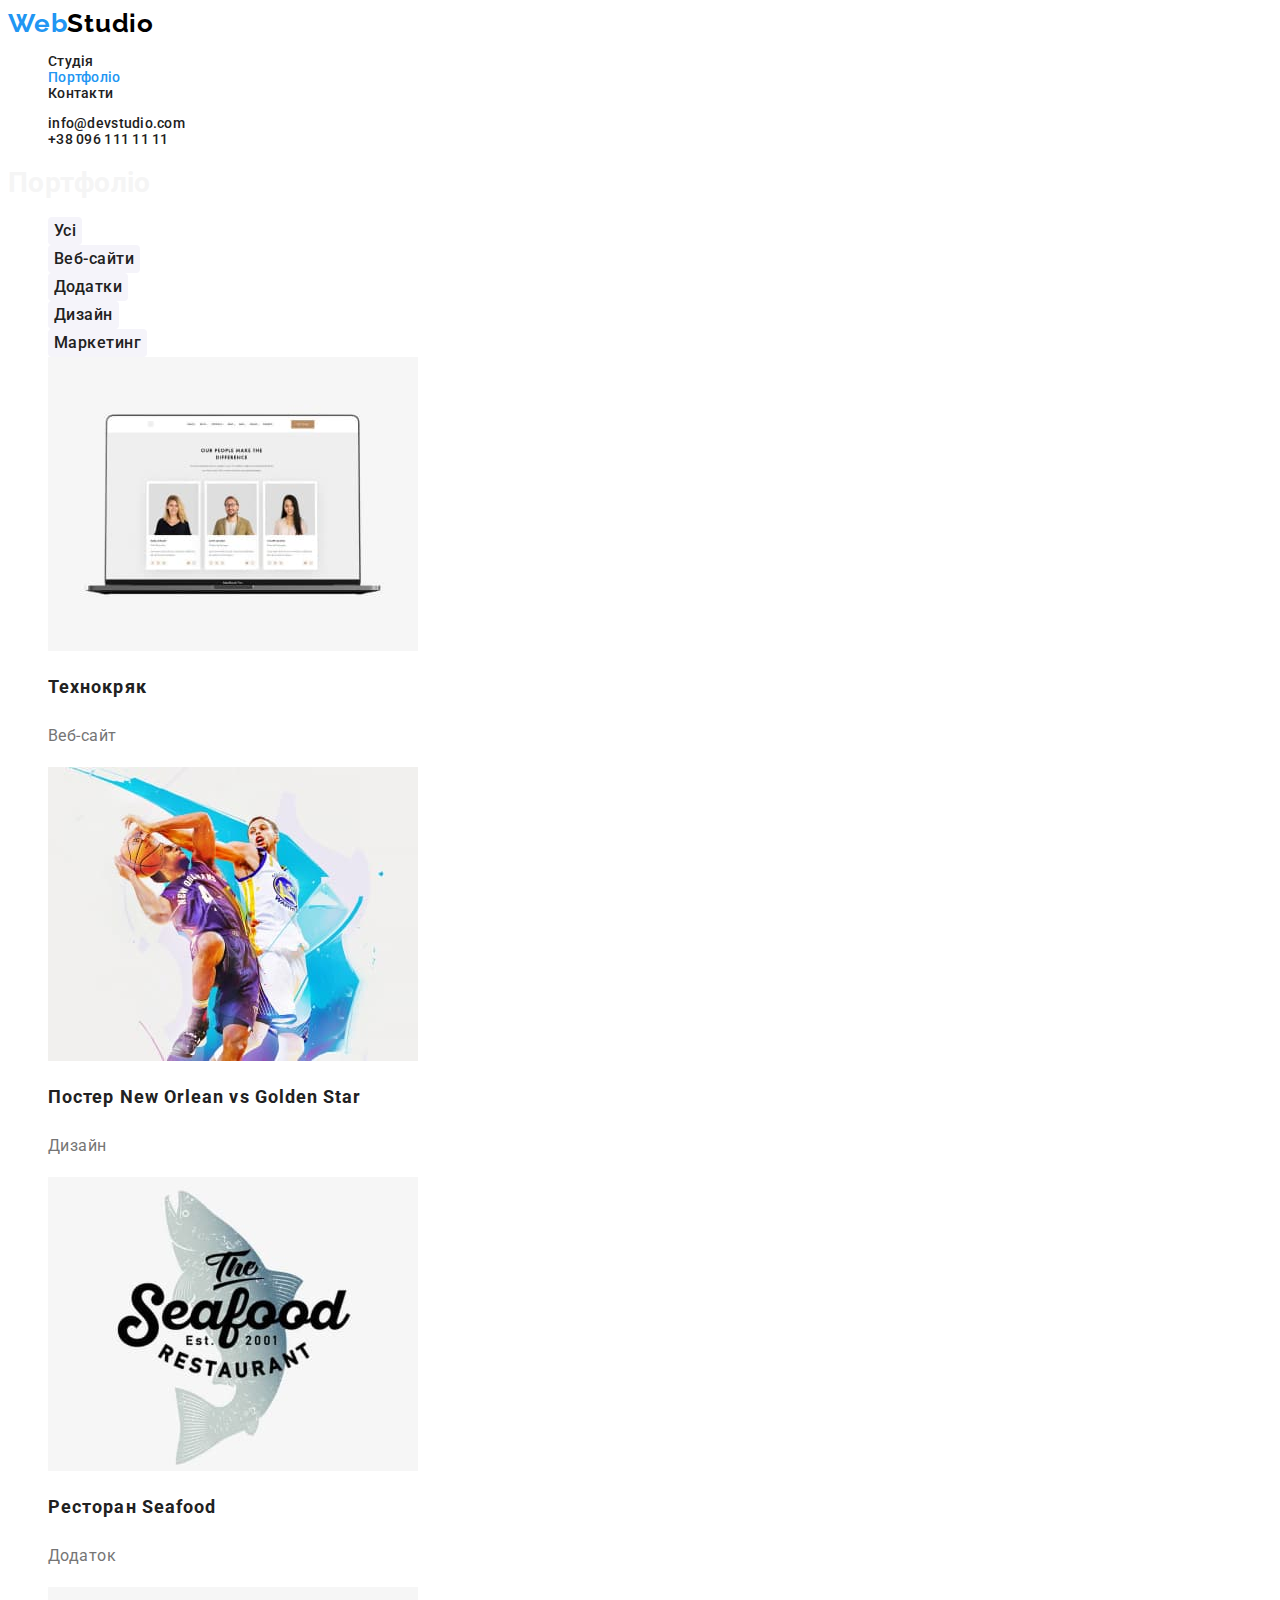
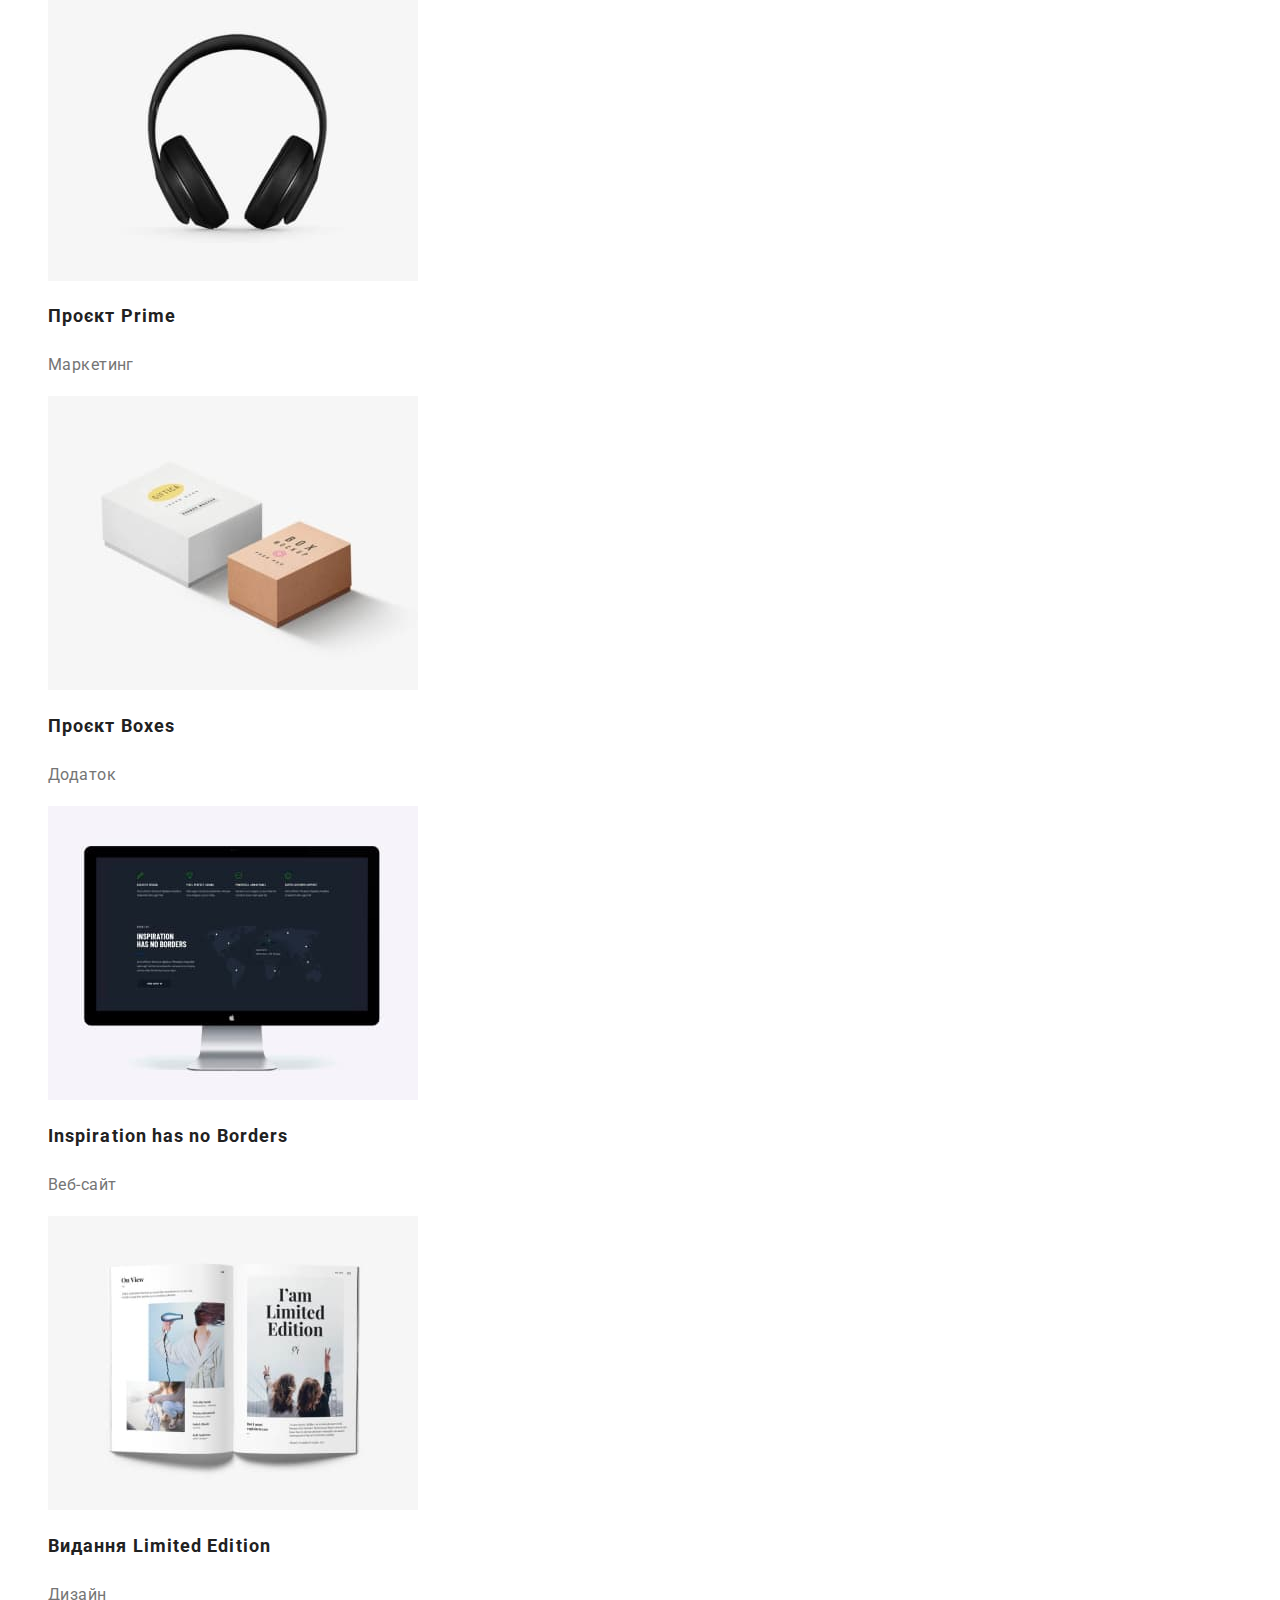
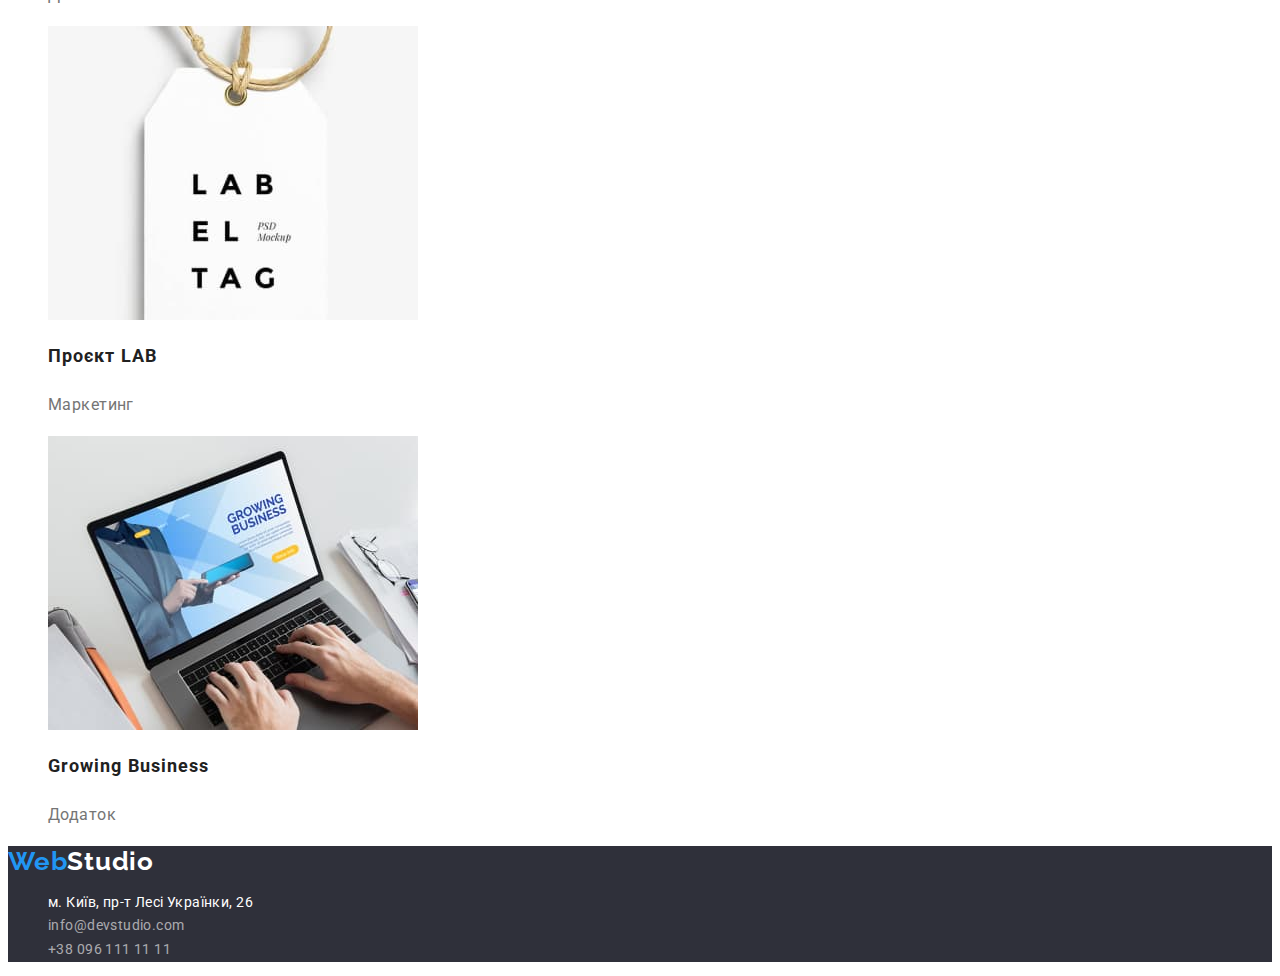
==== portfolio.html @ 5a76cb88 "css-styles-on" ====
<!DOCTYPE html>
<html lang="uk">
    <head>
    <meta charset="UTF-8">
    <meta http-equiv="X-UA-Compatible" content="IE=edge">
    <meta name="viewport" content="width=device-width, initial-scale=1.0">
    <title>Портфоліо</title>
    <link rel="preconnect" href="https://fonts.googleapis.com">
    <link rel="preconnect" href="https://fonts.gstatic.com" crossorigin>
    <link href="https://fonts.googleapis.com/css2?family=Raleway:wght@700&family=Roboto:wght@400;500;700;900&display=swap" rel="stylesheet">
    <link rel="stylesheet" href="./css/styles.css">
    </head>

    <body>
        <!--Шапка сайта-->
        <header class="header">
            <nav>
                <a href="#" class="web-nav header-logo-links"> <span class="logo-nav header-logo-links">Web</span>Studio</a>
                <ul class="list header-nav">
                    <li><a class="header-nav-link" href="./index.html">Студія</a></li>
                    <li><a class="header-nav-link current" href="">Портфоліо</a></li>
                    <li><a class="header-nav-link" href="">Контакти</a></li>
                </ul>
            </nav>
            <ul class="list">
                <li><a class="header-contact" href="mailto:info@devstudio.com">info@devstudio.com</a></li>
                <li><a class="header-contact" href="tel:+380961111111">+38 096 111 11 11</a></li>
            </ul>
        </header>
        <!--Основной блок - Герой-->
        <main>
            <section>
                <h1 class="portfolio-hide">Портфоліо</h1>
                <ul class="list">
                    <li>
                        <button class="portfolio-button" type="button">Усі</button>
                    </li>
                    <li>
                        <button class="portfolio-button" type="button">Веб-сайти</button>
                    </li>
                    <li>
                        <button class="portfolio-button" type="button">Додатки</button>
                    </li>
                    <li>
                        <button class="portfolio-button" type="button">Дизайн</button>
                    </li>
                    <li>
                        <button class="portfolio-button" type="button">Маркетинг</button>
                    <li>
                        <a class="portfolio-image-link" href="#">
                            <img src="./images/img-001-technokryak.jpg" alt="Ноутбук" width="370" height="294">
                            <h2 class="portfolio-image-title">Технокряк</h2>
                            <p class="portfolio-image-subtitle">Веб-сайт</p>
                        </a>
                    </li>
                    <li><a class="portfolio-image-link" href="#">
                            <img src="./images/img-002-new-orlean-golden-star.jpg" alt="Баскетболісти" width="370" height="294">
                            <h2 class="portfolio-image-title">Постер New Orlean vs Golden Star</h2>
                            <p class="portfolio-image-subtitle">Дизайн</p>
                        </a>
                    </li>
                    <li><a class="portfolio-image-link" href="#">
                            <img src="./images/img-003-seafood.jpg" alt="Логотип ресторана Seafood" width="370" height="294">
                            <h2 class="portfolio-image-title">Ресторан Seafood</h2>
                            <p class="portfolio-image-subtitle">Додаток</p>
                        </a>
                    </li>
                    <li><a class="portfolio-image-link" href="#">
                            <img src="./images/img-004-prime.jpg" alt="Навушники" width="370" height="294">
                            <h2 class="portfolio-image-title">Проєкт Prime</h2>
                            <p class="portfolio-image-subtitle">Маркетинг</p>
                        </a>
                    </li>
                    <li><a class="portfolio-image-link" href="#">
                            <img src="./images/img-005-boxes.jpg" alt="Коробочки подарочні" width="370" height="294">
                            <h2 class="portfolio-image-title">Проєкт Boxes</h2>
                            <p class="portfolio-image-subtitle">Додаток</p>
                        </a>
                    </li>
                    <li><a class="portfolio-image-link" href="#">
                            <img src="./images/img-006-inspiration-has-no-borders.jpg" alt="Монітор" width="370" height="294">
                            <h2 class="portfolio-image-title">Inspiration has no Borders</h2>
                            <p class="portfolio-image-subtitle">Веб-сайт</p>
                        </a>
                    </li>
                    <li><a class="portfolio-image-link" href="#">
                            <img src="./images/img-007-limited-edition.jpg" alt="Книга" width="370" height="294">
                            <h2 class="portfolio-image-title">Видання Limited Edition</h2>
                            <p class="portfolio-image-subtitle">Дизайн</p>
                        </a>
                    </li>
                    <li><a class="portfolio-image-link" href="#">
                            <img src="./images//img-008-lab.jpg" alt="Бірка з одягу" width="370" height="294">
                            <h2 class="portfolio-image-title">Проєкт LAB</h2>
                            <p class="portfolio-image-subtitle">Маркетинг</p>
                        </a>
                    </li>
                    <li><a class="portfolio-image-link" href="#">
                            <img src="./images/img-009-growing-busines.jpg" alt="Робота за ноутбуком" width="370" height="294">
                            <h2 class="portfolio-image-title">Growing Business</h2>
                            <p class="portfolio-image-subtitle">Додаток</p>
                        </a>
                    </li>
                </ul>
            </section>
        </main>
        <!--Футер-->
        <footer class="footer">
            <a href="#" class="logo footer-links"> <span class="web footer-links">Web</span>Studio</a>
            <address>
                <ul class="list address">
                    <li><a class="footer-adress footer-links" href="м.Київ,пр-тЛесіУкраїнки,26">м. Київ, пр-т Лесі
                            Українки, 26</a></li>
                    <li><a class="footer-contacts footer-links" href="mailto:info@devstudio.com">info@devstudio.com</a></li>
                    <li><a class="footer-contacts footer-links" href="tel:+380961111111">+38 096 111 11 11</a></li>
                </ul>
            </address>
        </footer>
    </body>

</html>
---- css/styles.css ----
/* фон хедера #FFFFFF; */

/* цвет логотипа #000000 */

/* блог герой, фон футера #2F303A*/

/* основной фон,  #F5F5F5 */

/* цвет заголовков #212121 */

/* основной текcт, подзаголовки #757575 */

/* голубой текст, фоны кнопок #2196F3 */

/* цвет кнопки Героя по "ховеру" #188CE8*/

/* фон кнопок Портфолио #F5F4FA */

:root {
    --header-background-color: #FFFFFF;
    --first-title-color: #212121;
    --second-title-color: #757575;
    --hero-footer-color: #2F303A;
    --background-color: #F5F5F5;
    --logo-color: #000000;
    --blue-text-backgrounds: #2196F3;
    --second-btn-color: #F5F4FA;
    --hover-btn-color: #188CE8;
}

body {
    font-family: 'Roboto', sans-serif;
    color: var(--background-color);
    font-size: 14px;
    letter-spacing: 0.03em;
}

/*---------------site nav-----------------*/


.logo-nav {
    color: var(--blue-text-backgrounds);
    font-family: 'Raleway';
    font-style: normal;
    font-weight: 700;
    font-size: 26px;
    line-height: 1.19;
    letter-spacing: 0.03em;
}

.web-nav {
    color: var(--logo-color);
    font-family: 'Raleway';
    font-style: normal;
    font-weight: 700;
    font-size: 26px;
    line-height: 1.19;
    letter-spacing: 0.03em;
}

.header-logo-links {
    text-decoration: none;
}

.list {
    list-style: none;
}

.header-nav {
    list-style: none;
}

.header-nav-link {
    font-weight: 500;
    font-size: 14px;
    line-height: 1.1428;
    letter-spacing: 0.02em;
    color: var(--first-title-color);
    text-decoration: none;
}

.header-nav-link:hover,
.header-nav-link:focus {
    color: var(--blue-text-backgrounds);
}

.header-nav .header-nav-link.current {
    color: var(--blue-text-backgrounds);
}

.header-contact {
    font-weight: 500;
    font-size: 14px;
    line-height: 1.1428;
    letter-spacing: 0.02em;
    color: var(--first-title-color);
    text-decoration: none;
}

.header-contact:hover,
.header-contact:focus {
    color: var(--blue-text-backgrounds);
}

/* --------------Hero------------ */

.main {
    background-color: var(--hero-footer-color);
}

.hero-title {
    font-weight: 900;
    font-size: 44px;
    line-height: 1.3636;
    letter-spacing: 0.06em;
    text-transform: uppercase;
    color: var(--header-background-color);
}

/*------------Button-------------------*/

.hero-button {
    font-family: inherit;
    font-weight: 700;
    font-size: 16px;
    line-height: 1.875;
    letter-spacing: 0.06em;
    color: var(--header-background-color);
    border: none;
    background: var(--blue-text-backgrounds);
    box-shadow: 0px 4px 4px rgba(0, 0, 0, 0.15);
    border-radius: 4px;
    cursor: pointer;
}

.hero-button:hover,
.hero-button:focus {
    color: var(--hover-btn-color);
}

.hero-uptitle {
    font-weight: 700;
    font-size: 14px;
    line-height: 1.1428;
    letter-spacing: 0.03em;
    text-transform: uppercase;
    color: var(--first-title-color);
}

.hero-subtitle {
    font-size: 14px;
    line-height: 1.7142;
    letter-spacing: 0.03em;
    color: var(--second-title-color);
}

.body-title {
    font-weight: 700;
    font-size: 36px;
    line-height: 1.666;
    color: var(--first-title-color);
}

/*--------------Команда------------*/

.image-title {
    font-weight: 500;
    font-size: 16px;
    line-height: 1.1875;
    color: var(--first-title-color);
}

.image-subtitle {
    font-size: 16px;
    line-height: 1.1875;
    color: var(--second-title-color);
}

/*----------------Footer-------------*/

.footer {
    background-color: var(--hero-footer-color);
}

.address {
    font-style: normal;
}

.footer-contacts:hover,
.footer-contacts:focus {
    color: var(--blue-text-backgrounds);
}

.footer-adress:hover,
.footer-adress:focus {
    color: var(--blue-text-backgrounds);
}

.footer-adress {
    font-size: 14px;
    line-height: 1.71;
    letter-spacing: 0.03em;
    color: var(--header-background-color);
}

.footer-contacts {
    font-size: 14px;
    line-height: 1.71;
    color: rgba(255, 255, 255, 0.6);
}

.logo {
    color: var(--header-background-color);
    font-family: 'Raleway';
    font-style: normal;
    font-weight: 700;
    font-size: 26px;
    line-height: 1.19;
    letter-spacing: 0.03em;
}

.web {
    color: var(--blue-text-backgrounds);
    font-family: 'Raleway';
    font-style: normal;
    font-weight: 700;
    font-size: 26px;
    line-height: 1.19;
    letter-spacing: 0.03em;
}

.footer-links {
    text-decoration: none;
}

/*-----------Portfolio Hero------------*/

.portfolio-hide {
    

}

/*-----------Portfolio Button------------*/

.portfolio-button {
    font-weight: 500;
    font-size: 16px;
    line-height: 1.62;
    letter-spacing: 0.03em;
    color: var(--first-title-color);
    border: none;
    background: var(--second-btn-color);
    border-radius: 4px;
    cursor: pointer;
    font-family: inherit;
}

.portfolio-button:hover,
.portfolio-button:focus {
    color: var(--header-background-color);
    background-color: var(--blue-text-backgrounds);
}

/*--------------Portfolio Main------------*/

.portfolio-image {}

.portfolio-image-link {
    text-decoration: none;
}

.portfolio-image-title {
    font-weight: 700;
    font-size: 18px;
    line-height: 2;
    color: var(--first-title-color);
    letter-spacing: 0.06em;
}

.portfolio-image-subtitle {
    font-weight: 400;
    font-size: 16px;
    line-height: 1.87;
    color: var(--second-title-color);
}
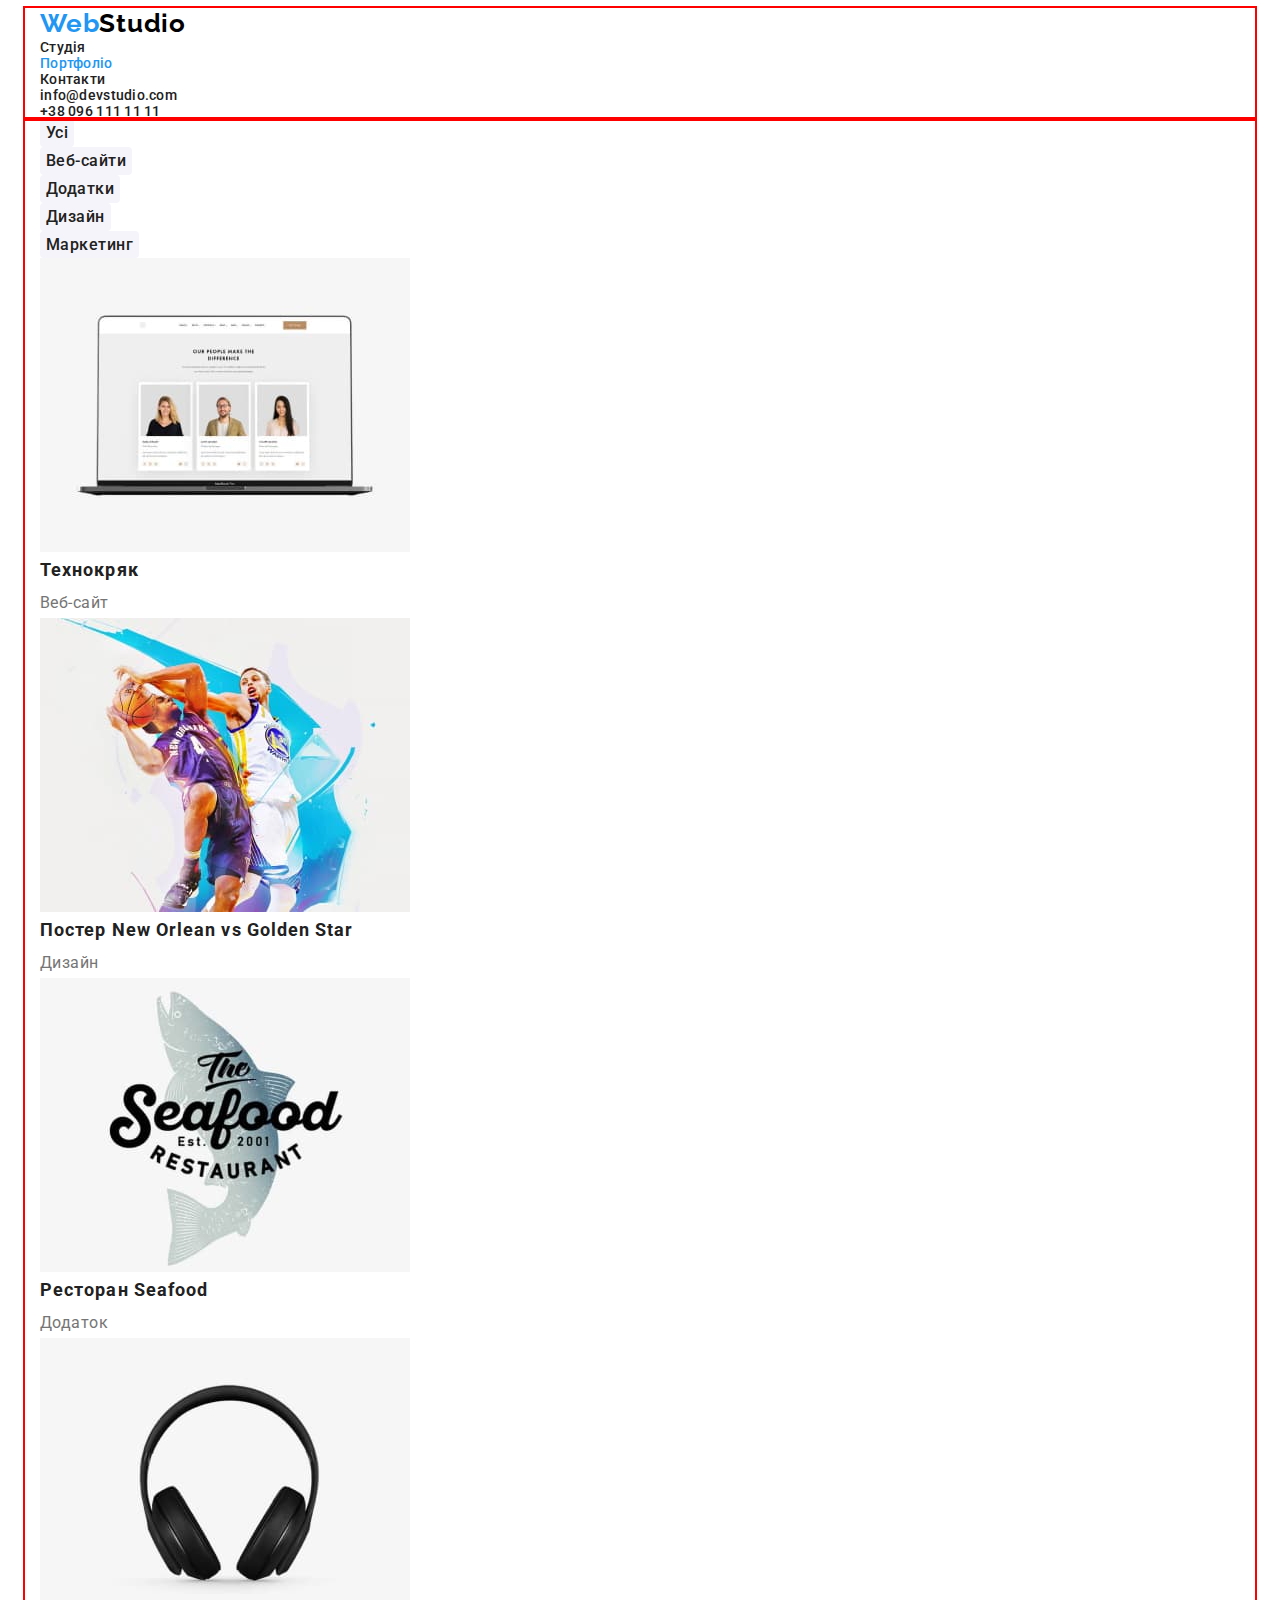
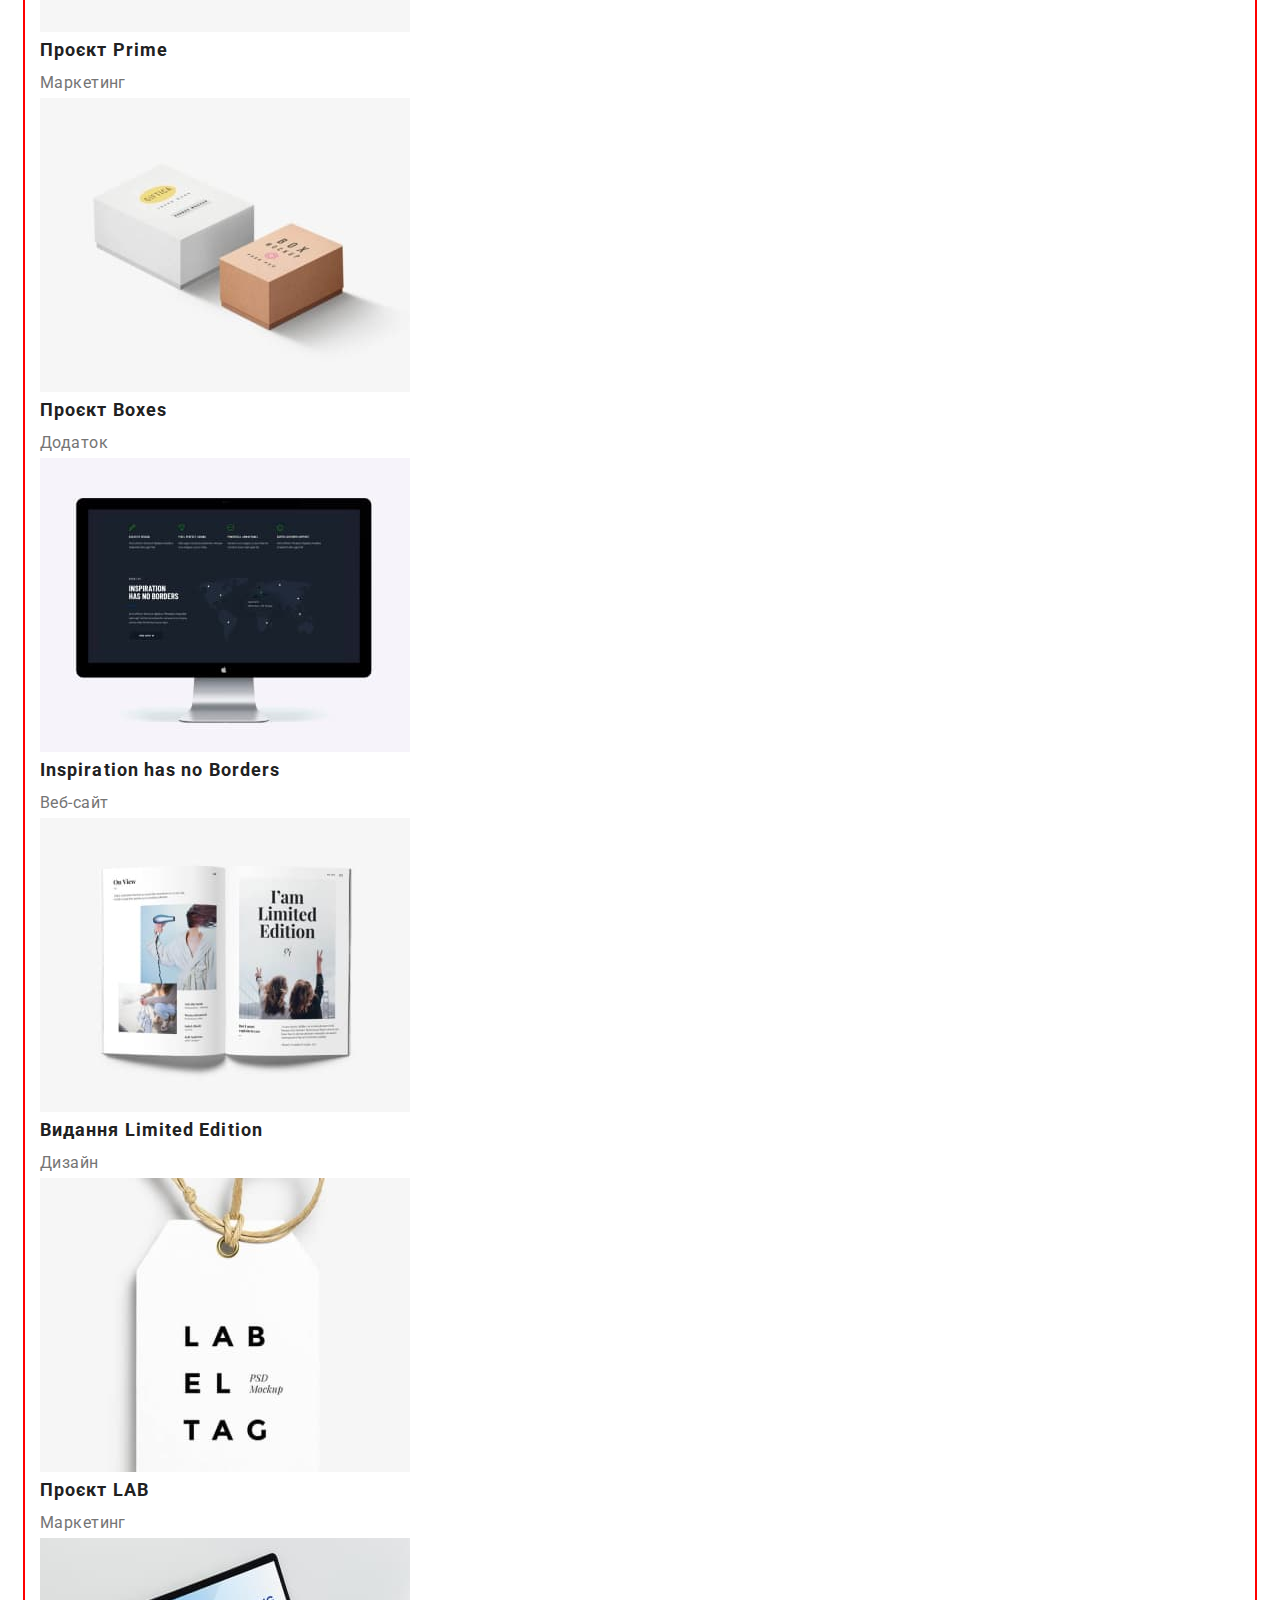
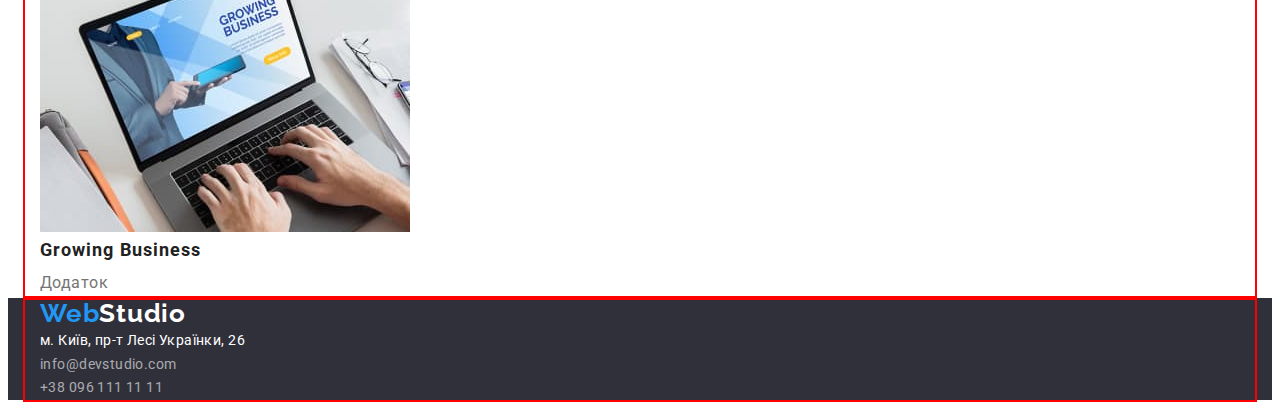
==== commit ea8c2f9e: "html-css-container-all" ====
--- a/portfolio.html
+++ b/portfolio.html
@@ -14,107 +14,116 @@
     <body>
         <!--Шапка сайта-->
         <header class="header">
-            <nav>
-                <a href="#" class="web-nav header-logo-links"> <span class="logo-nav header-logo-links">Web</span>Studio</a>
-                <ul class="list header-nav">
-                    <li><a class="header-nav-link" href="./index.html">Студія</a></li>
-                    <li><a class="header-nav-link current" href="">Портфоліо</a></li>
-                    <li><a class="header-nav-link" href="">Контакти</a></li>
+            <div class="container">
+                <nav>
+                    <a href="#" class="web-nav header-logo-links"> <span class="logo-nav header-logo-links">Web</span>Studio</a>
+                    <ul class="list header-nav">
+                        <li><a class="header-nav-link" href="./index.html">Студія</a></li>
+                        <li><a class="header-nav-link current" href="">Портфоліо</a></li>
+                        <li><a class="header-nav-link" href="">Контакти</a></li>
+                    </ul>
+                </nav>
+                <ul class="list">
+                    <li><a class="header-contact" href="mailto:info@devstudio.com">info@devstudio.com</a></li>
+                    <li><a class="header-contact" href="tel:+380961111111">+38 096 111 11 11</a></li>
                 </ul>
-            </nav>
-            <ul class="list">
-                <li><a class="header-contact" href="mailto:info@devstudio.com">info@devstudio.com</a></li>
-                <li><a class="header-contact" href="tel:+380961111111">+38 096 111 11 11</a></li>
-            </ul>
+            </div>
+            
         </header>
         <!--Основной блок - Герой-->
         <main>
-            <section>
-                <h1 class="portfolio-hide">Портфоліо</h1>
-                <ul class="list">
-                    <li>
-                        <button class="portfolio-button" type="button">Усі</button>
-                    </li>
-                    <li>
-                        <button class="portfolio-button" type="button">Веб-сайти</button>
-                    </li>
-                    <li>
-                        <button class="portfolio-button" type="button">Додатки</button>
-                    </li>
-                    <li>
-                        <button class="portfolio-button" type="button">Дизайн</button>
-                    </li>
-                    <li>
-                        <button class="portfolio-button" type="button">Маркетинг</button>
-                    <li>
-                        <a class="portfolio-image-link" href="#">
-                            <img src="./images/img-001-technokryak.jpg" alt="Ноутбук" width="370" height="294">
-                            <h2 class="portfolio-image-title">Технокряк</h2>
-                            <p class="portfolio-image-subtitle">Веб-сайт</p>
-                        </a>
-                    </li>
-                    <li><a class="portfolio-image-link" href="#">
-                            <img src="./images/img-002-new-orlean-golden-star.jpg" alt="Баскетболісти" width="370" height="294">
-                            <h2 class="portfolio-image-title">Постер New Orlean vs Golden Star</h2>
-                            <p class="portfolio-image-subtitle">Дизайн</p>
-                        </a>
-                    </li>
-                    <li><a class="portfolio-image-link" href="#">
-                            <img src="./images/img-003-seafood.jpg" alt="Логотип ресторана Seafood" width="370" height="294">
-                            <h2 class="portfolio-image-title">Ресторан Seafood</h2>
-                            <p class="portfolio-image-subtitle">Додаток</p>
-                        </a>
-                    </li>
-                    <li><a class="portfolio-image-link" href="#">
-                            <img src="./images/img-004-prime.jpg" alt="Навушники" width="370" height="294">
-                            <h2 class="portfolio-image-title">Проєкт Prime</h2>
-                            <p class="portfolio-image-subtitle">Маркетинг</p>
-                        </a>
-                    </li>
-                    <li><a class="portfolio-image-link" href="#">
-                            <img src="./images/img-005-boxes.jpg" alt="Коробочки подарочні" width="370" height="294">
-                            <h2 class="portfolio-image-title">Проєкт Boxes</h2>
-                            <p class="portfolio-image-subtitle">Додаток</p>
-                        </a>
-                    </li>
-                    <li><a class="portfolio-image-link" href="#">
-                            <img src="./images/img-006-inspiration-has-no-borders.jpg" alt="Монітор" width="370" height="294">
-                            <h2 class="portfolio-image-title">Inspiration has no Borders</h2>
-                            <p class="portfolio-image-subtitle">Веб-сайт</p>
-                        </a>
-                    </li>
-                    <li><a class="portfolio-image-link" href="#">
-                            <img src="./images/img-007-limited-edition.jpg" alt="Книга" width="370" height="294">
-                            <h2 class="portfolio-image-title">Видання Limited Edition</h2>
-                            <p class="portfolio-image-subtitle">Дизайн</p>
-                        </a>
-                    </li>
-                    <li><a class="portfolio-image-link" href="#">
-                            <img src="./images//img-008-lab.jpg" alt="Бірка з одягу" width="370" height="294">
-                            <h2 class="portfolio-image-title">Проєкт LAB</h2>
-                            <p class="portfolio-image-subtitle">Маркетинг</p>
-                        </a>
-                    </li>
-                    <li><a class="portfolio-image-link" href="#">
-                            <img src="./images/img-009-growing-busines.jpg" alt="Робота за ноутбуком" width="370" height="294">
-                            <h2 class="portfolio-image-title">Growing Business</h2>
-                            <p class="portfolio-image-subtitle">Додаток</p>
-                        </a>
-                    </li>
-                </ul>
-            </section>
+            <div class="container">
+                <section>
+                    <h1 class="visually-hidden">Портфоліо</h1>
+                    <ul class="list">
+                        <li>
+                            <button class="portfolio-button" type="button">Усі</button>
+                        </li>
+                        <li>
+                            <button class="portfolio-button" type="button">Веб-сайти</button>
+                        </li>
+                        <li>
+                            <button class="portfolio-button" type="button">Додатки</button>
+                        </li>
+                        <li>
+                            <button class="portfolio-button" type="button">Дизайн</button>
+                        </li>
+                        <li>
+                            <button class="portfolio-button" type="button">Маркетинг</button>
+                        <li>
+                            <a class="portfolio-image-link" href="#">
+                                <img src="./images/img-001-technokryak.jpg" alt="Ноутбук" width="370" height="294">
+                                <h2 class="portfolio-image-title">Технокряк</h2>
+                                <p class="portfolio-image-subtitle">Веб-сайт</p>
+                            </a>
+                        </li>
+                        <li><a class="portfolio-image-link" href="#">
+                                <img src="./images/img-002-new-orlean-golden-star.jpg" alt="Баскетболісти" width="370" height="294">
+                                <h2 class="portfolio-image-title">Постер New Orlean vs Golden Star</h2>
+                                <p class="portfolio-image-subtitle">Дизайн</p>
+                            </a>
+                        </li>
+                        <li><a class="portfolio-image-link" href="#">
+                                <img src="./images/img-003-seafood.jpg" alt="Логотип ресторана Seafood" width="370" height="294">
+                                <h2 class="portfolio-image-title">Ресторан Seafood</h2>
+                                <p class="portfolio-image-subtitle">Додаток</p>
+                            </a>
+                        </li>
+                        <li><a class="portfolio-image-link" href="#">
+                                <img src="./images/img-004-prime.jpg" alt="Навушники" width="370" height="294">
+                                <h2 class="portfolio-image-title">Проєкт Prime</h2>
+                                <p class="portfolio-image-subtitle">Маркетинг</p>
+                            </a>
+                        </li>
+                        <li><a class="portfolio-image-link" href="#">
+                                <img src="./images/img-005-boxes.jpg" alt="Коробочки подарочні" width="370" height="294">
+                                <h2 class="portfolio-image-title">Проєкт Boxes</h2>
+                                <p class="portfolio-image-subtitle">Додаток</p>
+                            </a>
+                        </li>
+                        <li><a class="portfolio-image-link" href="#">
+                                <img src="./images/img-006-inspiration-has-no-borders.jpg" alt="Монітор" width="370" height="294">
+                                <h2 class="portfolio-image-title">Inspiration has no Borders</h2>
+                                <p class="portfolio-image-subtitle">Веб-сайт</p>
+                            </a>
+                        </li>
+                        <li><a class="portfolio-image-link" href="#">
+                                <img src="./images/img-007-limited-edition.jpg" alt="Книга" width="370" height="294">
+                                <h2 class="portfolio-image-title">Видання Limited Edition</h2>
+                                <p class="portfolio-image-subtitle">Дизайн</p>
+                            </a>
+                        </li>
+                        <li><a class="portfolio-image-link" href="#">
+                                <img src="./images//img-008-lab.jpg" alt="Бірка з одягу" width="370" height="294">
+                                <h2 class="portfolio-image-title">Проєкт LAB</h2>
+                                <p class="portfolio-image-subtitle">Маркетинг</p>
+                            </a>
+                        </li>
+                        <li><a class="portfolio-image-link" href="#">
+                                <img src="./images/img-009-growing-busines.jpg" alt="Робота за ноутбуком" width="370" height="294">
+                                <h2 class="portfolio-image-title">Growing Business</h2>
+                                <p class="portfolio-image-subtitle">Додаток</p>
+                            </a>
+                        </li>
+                    </ul>
+                </section>
+            </div>
+            
         </main>
         <!--Футер-->
         <footer class="footer">
-            <a href="#" class="logo footer-links"> <span class="web footer-links">Web</span>Studio</a>
-            <address>
-                <ul class="list address">
-                    <li><a class="footer-adress footer-links" href="м.Київ,пр-тЛесіУкраїнки,26">м. Київ, пр-т Лесі
-                            Українки, 26</a></li>
-                    <li><a class="footer-contacts footer-links" href="mailto:info@devstudio.com">info@devstudio.com</a></li>
-                    <li><a class="footer-contacts footer-links" href="tel:+380961111111">+38 096 111 11 11</a></li>
-                </ul>
-            </address>
+            <div class="container">
+                <a href="#" class="logo footer-links"> <span class="web footer-links">Web</span>Studio</a>
+                <address>
+                    <ul class="list address">
+                        <li><a class="footer-adress footer-links" href="м.Київ,пр-тЛесіУкраїнки,26">м. Київ, пр-т Лесі
+                                Українки, 26</a></li>
+                        <li><a class="footer-contacts footer-links" href="mailto:info@devstudio.com">info@devstudio.com</a></li>
+                        <li><a class="footer-contacts footer-links" href="tel:+380961111111">+38 096 111 11 11</a></li>
+                    </ul>
+                </address>
+            </div>
+            
         </footer>
     </body>
 
--- a/css/styles.css
+++ b/css/styles.css
@@ -28,6 +28,26 @@
     --hover-btn-color: #188CE8;
 }
 
+h1,
+h2,
+h3,
+h4,
+h5,
+h6,
+p {
+    margin: 0;
+}
+
+img {
+    display: block;
+}
+
+ul {
+    list-style: none;
+    margin: 0;
+    padding: 0;
+}
+
 body {
     font-family: 'Roboto', sans-serif;
     color: var(--background-color);
@@ -35,8 +55,23 @@
     letter-spacing: 0.03em;
 }
 
+/*--------------page header--------------*/
+
+.page-header {
+    background-color: var(--header-background-color);
+}
+
+.container {
+    margin-left: auto;
+    margin-right: auto;
+    width: 1200px;
+    padding-left: 15px;
+    padding-right: 15px;
+    outline: 2px solid red;
+
+}
+
 /*---------------site nav-----------------*/
-
 
 .logo-nav {
     color: var(--blue-text-backgrounds);
@@ -63,6 +98,8 @@
 }
 
 .list {
+    padding: 0;
+    margin: 0;
     list-style: none;
 }
 
@@ -105,16 +142,25 @@
 /* --------------Hero------------ */
 
 .main {
+
     background-color: var(--hero-footer-color);
 }
 
+.section {
+    
+}
+
 .hero-title {
+    padding-top: 200px;
+    margin-top: 0;
+    margin-bottom: 30px;
     font-weight: 900;
     font-size: 44px;
     line-height: 1.3636;
     letter-spacing: 0.06em;
     text-transform: uppercase;
     color: var(--header-background-color);
+    text-align: center;
 }
 
 /*------------Button-------------------*/
@@ -131,6 +177,14 @@
     box-shadow: 0px 4px 4px rgba(0, 0, 0, 0.15);
     border-radius: 4px;
     cursor: pointer;
+    padding: 10px 32px;
+    display: inline-block;
+    min-width: 216px;
+    height: 50px;
+    text-align: center;
+    display: block;
+    margin: 0 auto;
+
 }
 
 .hero-button:hover,
@@ -138,32 +192,69 @@
     color: var(--hover-btn-color);
 }
 
-.hero-uptitle {
-    font-weight: 700;
-    font-size: 14px;
-    line-height: 1.1428;
-    letter-spacing: 0.03em;
-    text-transform: uppercase;
-    color: var(--first-title-color);
-}
-
-.hero-subtitle {
-    font-size: 14px;
-    line-height: 1.7142;
-    letter-spacing: 0.03em;
-    color: var(--second-title-color);
+.body-benefits {
+    padding-top: 94px;
+    padding-bottom: 94px;
 }
 
 .body-title {
+    margin-top: 0;
+    margin-bottom: 50px;
+
     font-weight: 700;
     font-size: 36px;
     line-height: 1.666;
     color: var(--first-title-color);
 }
 
+.visually-hidden {
+    position: absolute;
+    width: 1px;
+    height: 1px;
+    margin: -1px;
+    border: 0;
+    padding: 0;
+    white-space: nowrap;
+    clip-path: inset(100%);
+    clip: rect(0 0 0 0);
+    overflow: hidden;
+}
+
+.hero-uptitle {
+    margin-top: 0;
+    margin-bottom: 10px;
+    font-weight: 700;
+    font-size: 14px;
+    line-height: 1.1428;
+    letter-spacing: 0.03em;
+    text-transform: uppercase;
+    color: var(--first-title-color);
+}
+
+.hero-subtitle {
+    margin-top: 0;
+    margin-bottom: 0;
+
+    font-size: 14px;
+    line-height: 1.7142;
+    letter-spacing: 0.03em;
+    color: var(--second-title-color);
+}
+
+.body-activities {
+    
+}
+
 /*--------------Команда------------*/
 
+.body-employees {
+    padding-top: 94px;
+    padding-bottom: 94px;
+}
+
 .image-title {
+    margin-top: 30px;
+    margin-bottom: 10px;
     font-weight: 500;
     font-size: 16px;
     line-height: 1.1875;
@@ -171,6 +262,8 @@
 }
 
 .image-subtitle {
+    margin-top: 0;
+    margin-bottom: 0;
     font-size: 16px;
     line-height: 1.1875;
     color: var(--second-title-color);
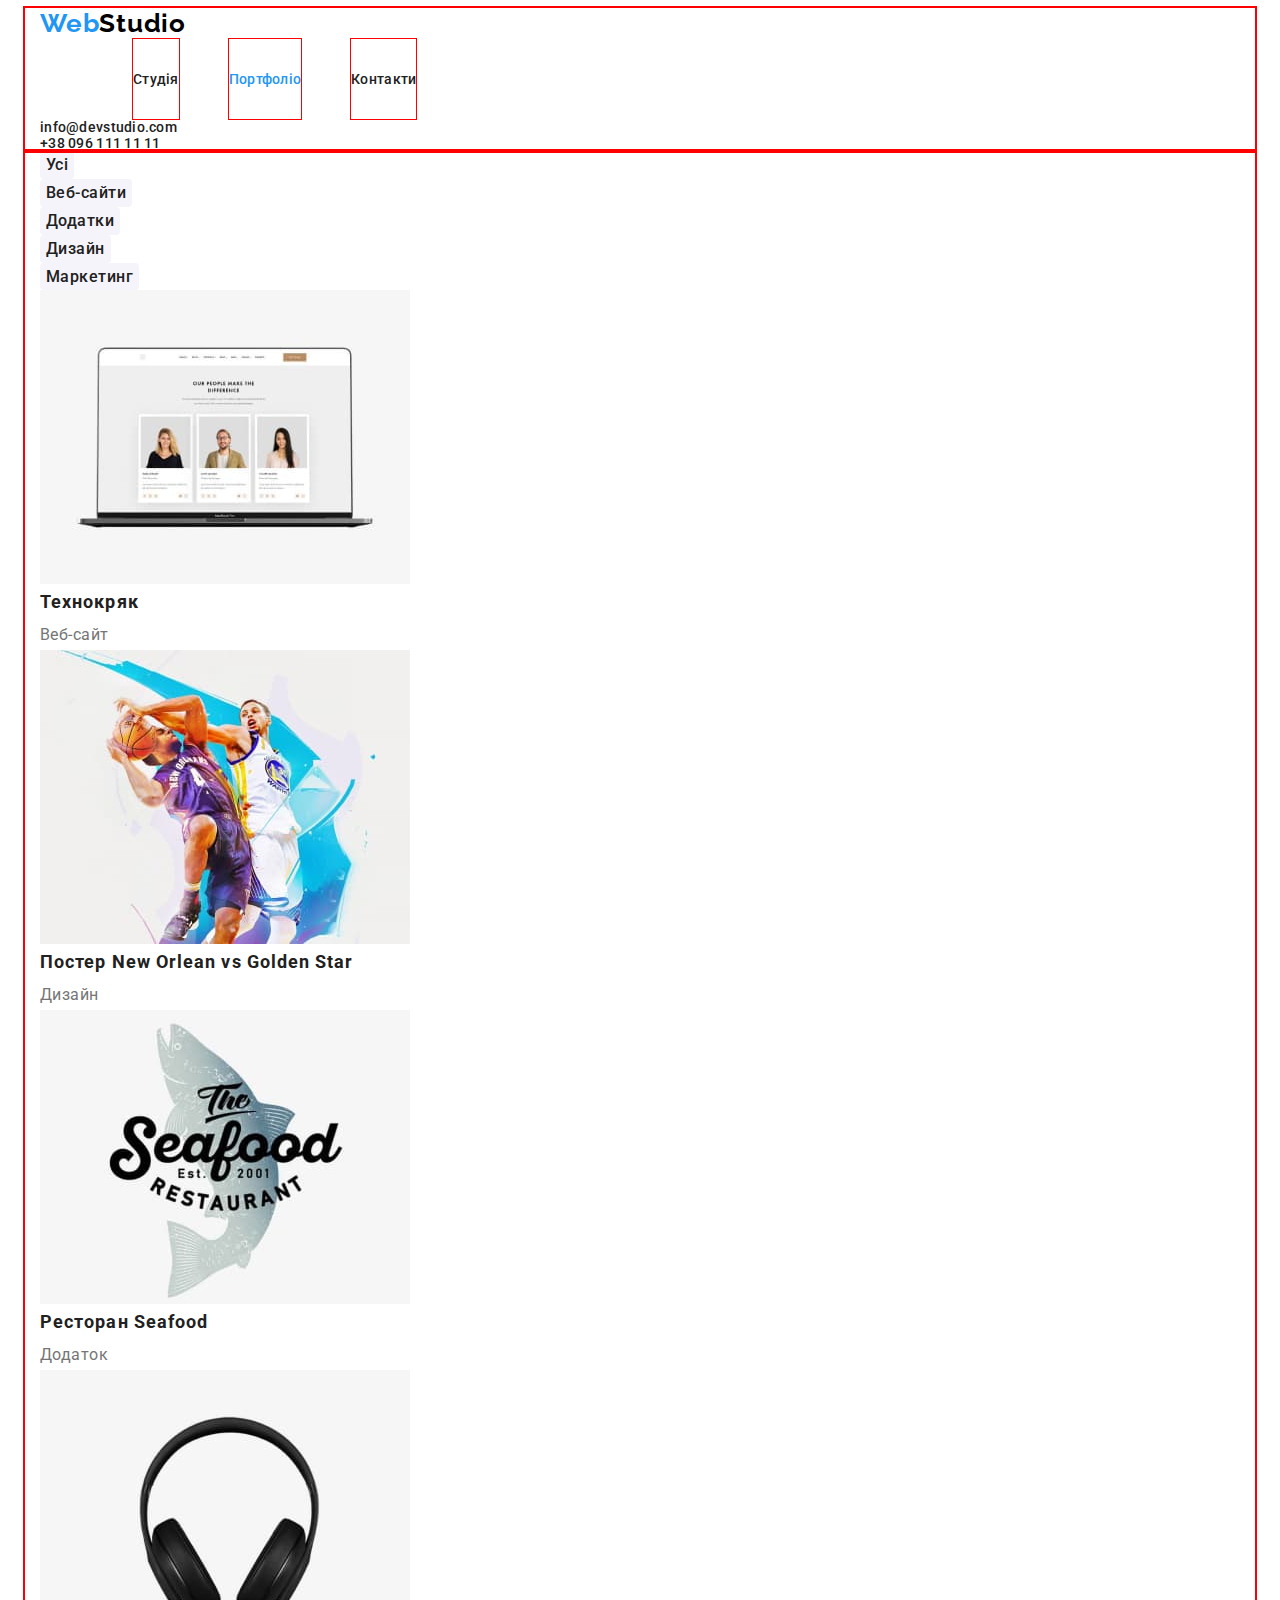
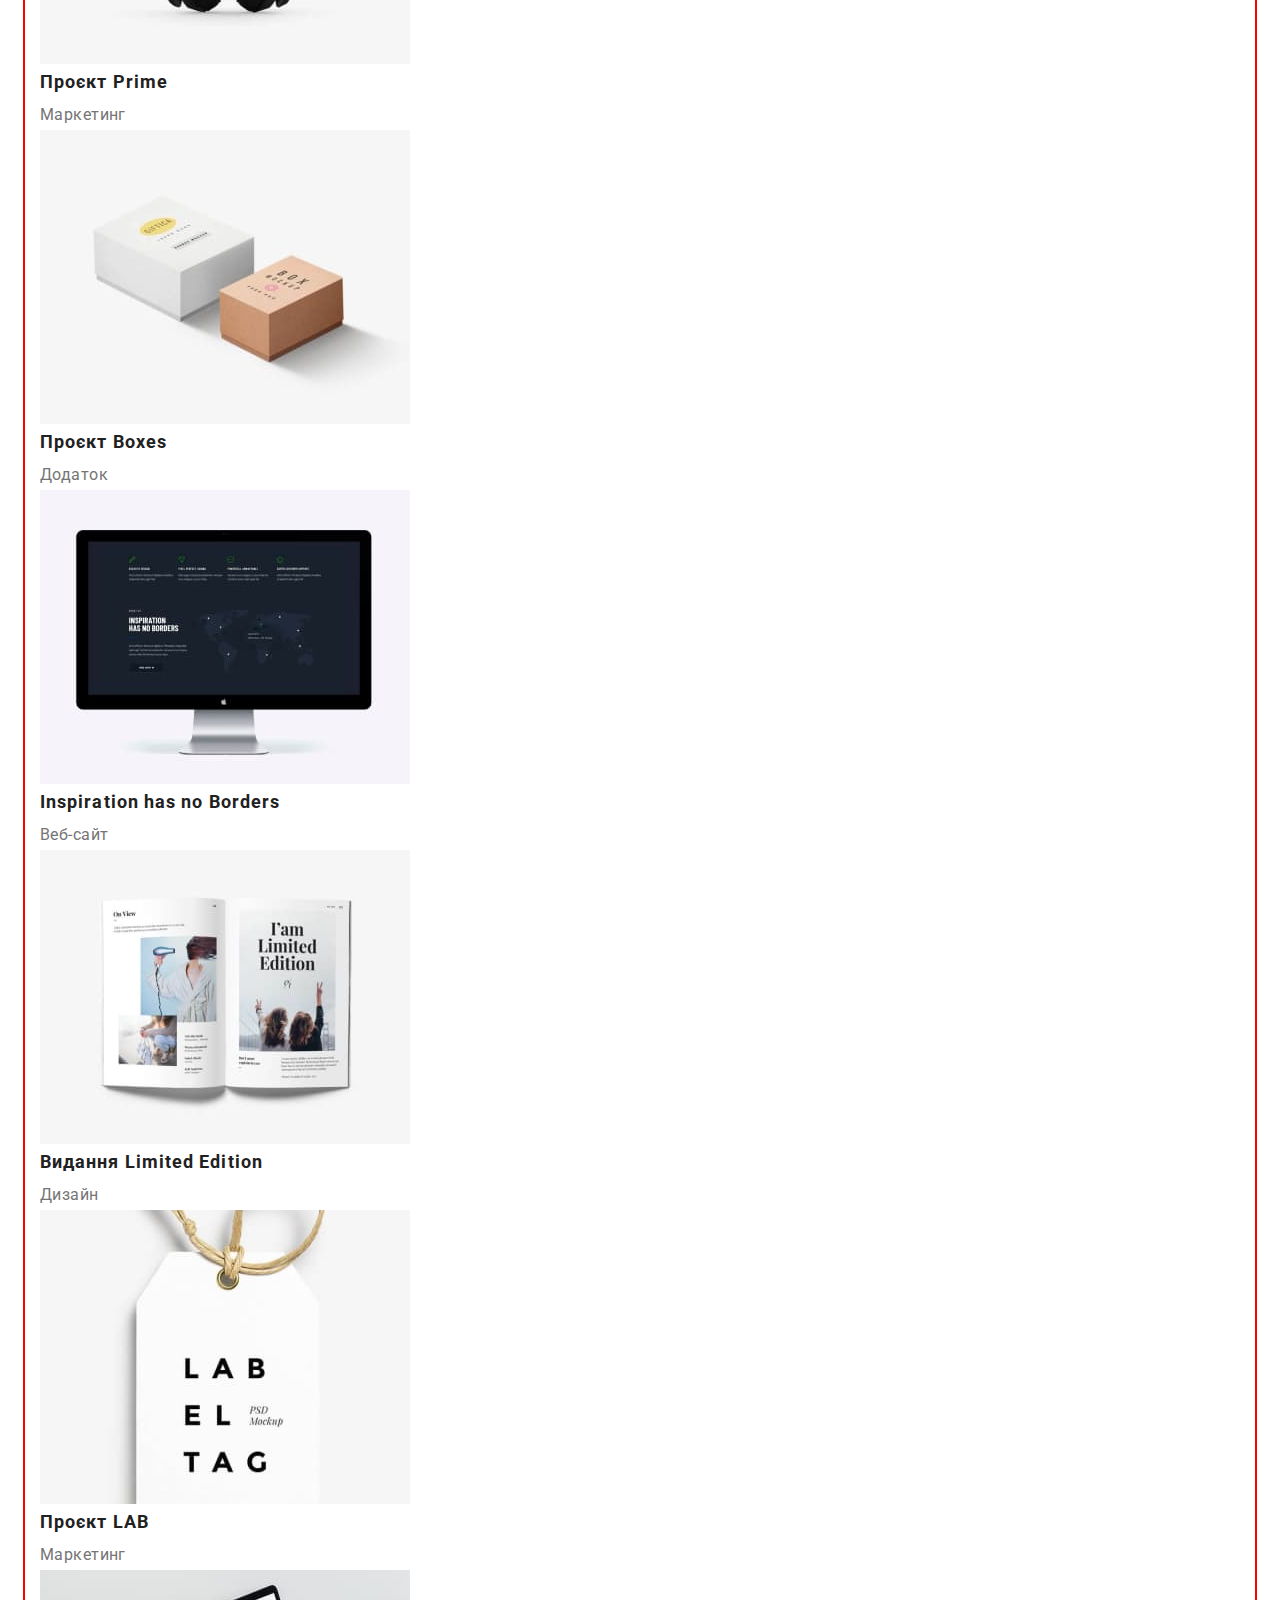
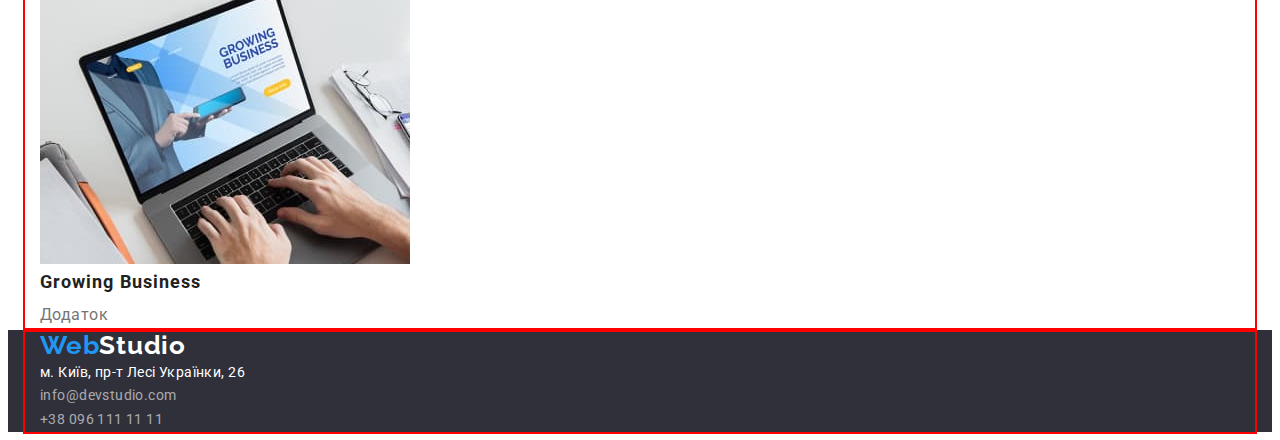
==== commit a99ad02e: "html-css-header 04-11-2022 16-00" ====
--- a/portfolio.html
+++ b/portfolio.html
@@ -18,9 +18,9 @@
                 <nav>
                     <a href="#" class="web-nav header-logo-links"> <span class="logo-nav header-logo-links">Web</span>Studio</a>
                     <ul class="list header-nav">
-                        <li><a class="header-nav-link" href="./index.html">Студія</a></li>
-                        <li><a class="header-nav-link current" href="">Портфоліо</a></li>
-                        <li><a class="header-nav-link" href="">Контакти</a></li>
+                        <li class="item"><a class="header-nav-link" href="./index.html">Студія</a></li>
+                        <li class="item"><a class="header-nav-link current" href="">Портфоліо</a></li>
+                        <li class="item"><a class="header-nav-link" href="">Контакти</a></li>
                     </ul>
                 </nav>
                 <ul class="list">
--- a/css/styles.css
+++ b/css/styles.css
@@ -55,6 +55,15 @@
     letter-spacing: 0.03em;
 }
 
+/*--------------Утилиты-----------------*/
+
+.list {
+    padding: 0;
+    margin: 0;
+    list-style: none;
+}
+
+
 /*--------------page header--------------*/
 
 .page-header {
@@ -68,7 +77,11 @@
     padding-left: 15px;
     padding-right: 15px;
     outline: 2px solid red;
-
+}
+
+.main-nav {
+    display: flex;
+    align-items: center;
 }
 
 /*---------------site nav-----------------*/
@@ -97,17 +110,29 @@
     text-decoration: none;
 }
 
-.list {
-    padding: 0;
-    margin: 0;
+.header-nav {
+    display: flex;
     list-style: none;
-}
-
-.header-nav {
-    list-style: none;
-}
+    margin-left: 93px;
+}
+
+.header-nav .item {
+    outline: 1px solid red;
+}
+
+.header-nav .item + .item {
+    margin-left: 50px;
+}
+
+/* .header-nav .item:not(:last-child) {
+    margin-right: 50px;
+} */
 
 .header-nav-link {
+    display: block;
+    padding-top: 32px;
+    padding-bottom: 32px;
+
     font-weight: 500;
     font-size: 14px;
     line-height: 1.1428;
@@ -123,6 +148,14 @@
 
 .header-nav .header-nav-link.current {
     color: var(--blue-text-backgrounds);
+}
+
+.nav-contacts {
+    display: flex;
+}
+
+.nav-contacts .item + .item {
+    margin-left: 50px;
 }
 
 .header-contact {
@@ -154,6 +187,7 @@
     padding-top: 200px;
     margin-top: 0;
     margin-bottom: 30px;
+
     font-weight: 900;
     font-size: 44px;
     line-height: 1.3636;
@@ -376,4 +410,6 @@
     line-height: 1.87;
     color: var(--second-title-color);
 }
-   + 
+
+/* training*/
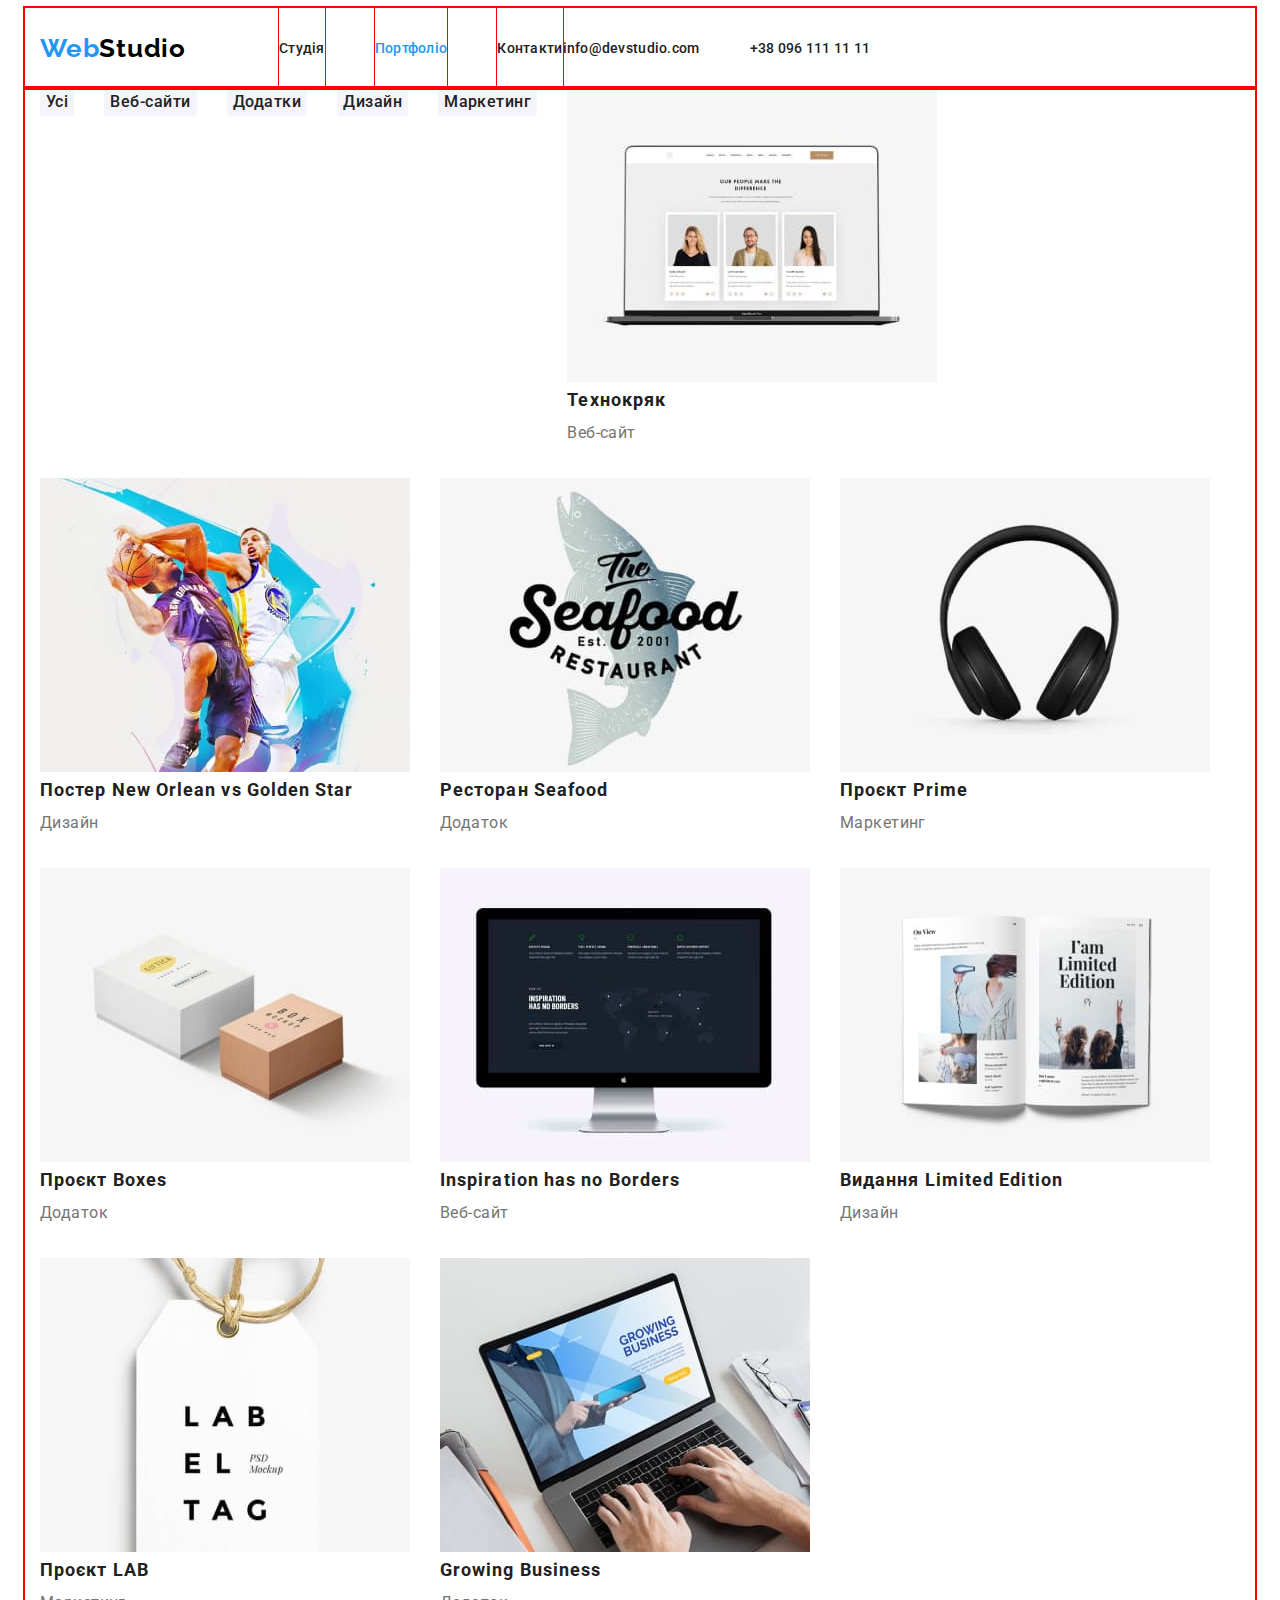
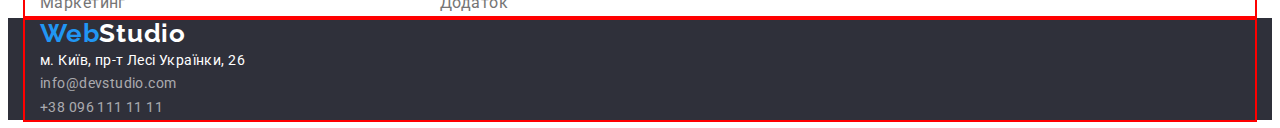
==== commit 82f5587d: "html-css 04-11-2022 22-30" ====
--- a/portfolio.html
+++ b/portfolio.html
@@ -13,9 +13,9 @@
 
     <body>
         <!--Шапка сайта-->
-        <header class="header">
-            <div class="container">
-                <nav>
+        <header class="page-header">
+            <div class="container main-nav">
+                <nav class="main-nav">
                     <a href="#" class="web-nav header-logo-links"> <span class="logo-nav header-logo-links">Web</span>Studio</a>
                     <ul class="list header-nav">
                         <li class="item"><a class="header-nav-link" href="./index.html">Студія</a></li>
@@ -23,9 +23,9 @@
                         <li class="item"><a class="header-nav-link" href="">Контакти</a></li>
                     </ul>
                 </nav>
-                <ul class="list">
-                    <li><a class="header-contact" href="mailto:info@devstudio.com">info@devstudio.com</a></li>
-                    <li><a class="header-contact" href="tel:+380961111111">+38 096 111 11 11</a></li>
+                <ul class="list nav-contacts">
+                    <li class="item"><a class="header-contact" href="mailto:info@devstudio.com">info@devstudio.com</a></li>
+                    <li class="item"><a class="header-contact" href="tel:+380961111111">+38 096 111 11 11</a></li>
                 </ul>
             </div>
             
@@ -35,7 +35,7 @@
             <div class="container">
                 <section>
                     <h1 class="visually-hidden">Портфоліо</h1>
-                    <ul class="list">
+                    <ul class="list portfolio-image">
                         <li>
                             <button class="portfolio-button" type="button">Усі</button>
                         </li>
@@ -50,8 +50,7 @@
                         </li>
                         <li>
                             <button class="portfolio-button" type="button">Маркетинг</button>
-                        <li>
-                            <a class="portfolio-image-link" href="#">
+                        <li><a class="portfolio-image-link" href="#">
                                 <img src="./images/img-001-technokryak.jpg" alt="Ноутбук" width="370" height="294">
                                 <h2 class="portfolio-image-title">Технокряк</h2>
                                 <p class="portfolio-image-subtitle">Веб-сайт</p>
--- a/css/styles.css
+++ b/css/styles.css
@@ -279,11 +279,25 @@
     
 }
 
+.activities-img {
+    display: flex;
+    flex-wrap: wrap;
+    gap: 30px;
+}
+
+
+
 /*--------------Команда------------*/
 
 .body-employees {
     padding-top: 94px;
     padding-bottom: 94px;
+}
+
+.employees-img {
+    display: flex;
+    flex-wrap: wrap;
+    gap: 30px;
 }
 
 .image-title {
@@ -390,7 +404,11 @@
 
 /*--------------Portfolio Main------------*/
 
-.portfolio-image {}
+.portfolio-image {
+    display: flex;
+    flex-wrap: wrap;
+    gap: 30px;
+}
 
 .portfolio-image-link {
     text-decoration: none;
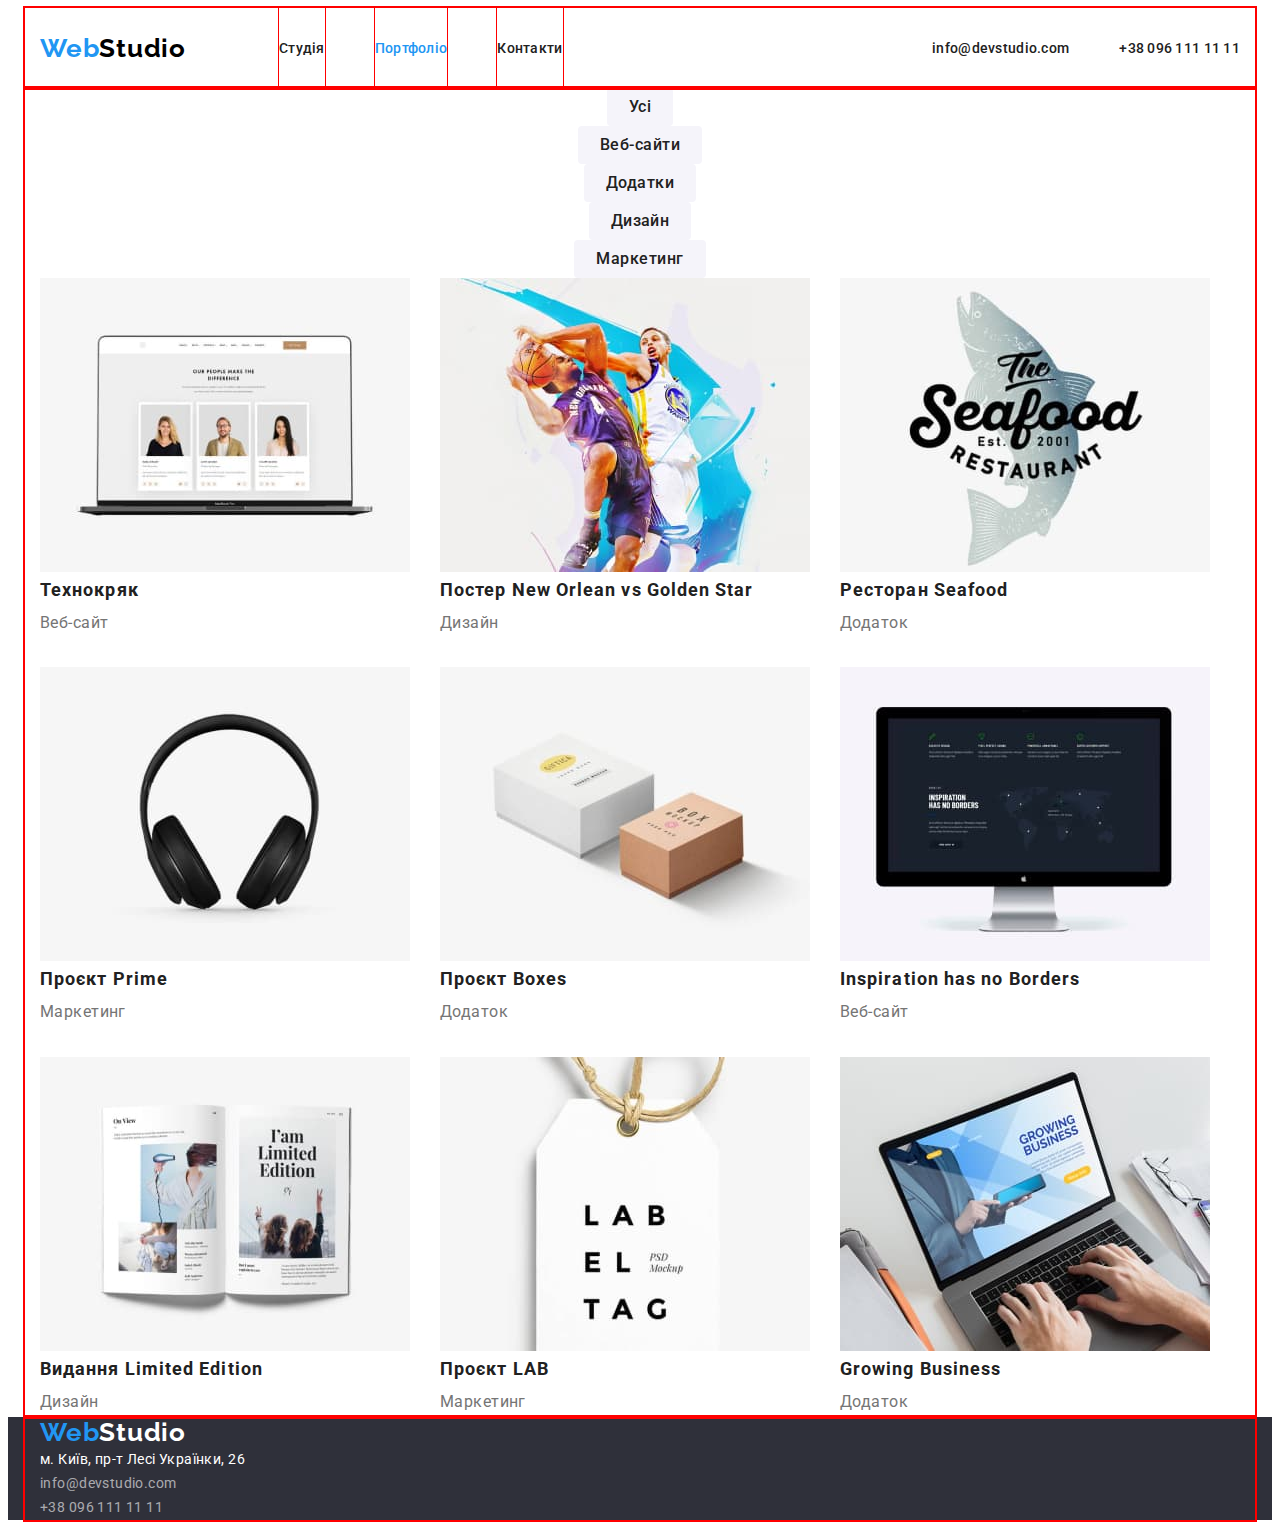
==== commit 2b8c7d92: "html-css 04-11-2022 12-30 electr off" ====
--- a/portfolio.html
+++ b/portfolio.html
@@ -35,7 +35,7 @@
             <div class="container">
                 <section>
                     <h1 class="visually-hidden">Портфоліо</h1>
-                    <ul class="list portfolio-image">
+                    <ul class="list">
                         <li>
                             <button class="portfolio-button" type="button">Усі</button>
                         </li>
@@ -50,6 +50,8 @@
                         </li>
                         <li>
                             <button class="portfolio-button" type="button">Маркетинг</button>
+                    </ul>
+                    <ul class="list portfolio-image">
                         <li><a class="portfolio-image-link" href="#">
                                 <img src="./images/img-001-technokryak.jpg" alt="Ноутбук" width="370" height="294">
                                 <h2 class="portfolio-image-title">Технокряк</h2>
@@ -104,6 +106,7 @@
                                 <p class="portfolio-image-subtitle">Додаток</p>
                             </a>
                         </li>
+
                     </ul>
                 </section>
             </div>
--- a/css/styles.css
+++ b/css/styles.css
@@ -40,6 +40,8 @@
 
 img {
     display: block;
+    max-width: 100%;
+    height: auto;
 }
 
 ul {
@@ -152,6 +154,7 @@
 
 .nav-contacts {
     display: flex;
+    margin-left: auto;
 }
 
 .nav-contacts .item + .item {
@@ -226,6 +229,10 @@
     color: var(--hover-btn-color);
 }
 
+/*---------Преимущества-benefits----------*/
+
+
+
 .body-benefits {
     padding-top: 94px;
     padding-bottom: 94px;
@@ -254,6 +261,11 @@
     overflow: hidden;
 }
 
+.benefits-item {
+    display: flex;
+    gap: 30px;
+}
+
 .hero-uptitle {
     margin-top: 0;
     margin-bottom: 10px;
@@ -275,6 +287,8 @@
     color: var(--second-title-color);
 }
 
+/*------------Примеры работ---------------*/
+
 .body-activities {
     
 }
@@ -284,8 +298,6 @@
     flex-wrap: wrap;
     gap: 30px;
 }
-
-
 
 /*--------------Команда------------*/
 
@@ -384,6 +396,8 @@
 /*-----------Portfolio Button------------*/
 
 .portfolio-button {
+    margin: 0 auto;
+    padding: 6px 22px;
     font-weight: 500;
     font-size: 16px;
     line-height: 1.62;
@@ -394,6 +408,8 @@
     border-radius: 4px;
     cursor: pointer;
     font-family: inherit;
+    display: block;
+
 }
 
 .portfolio-button:hover,
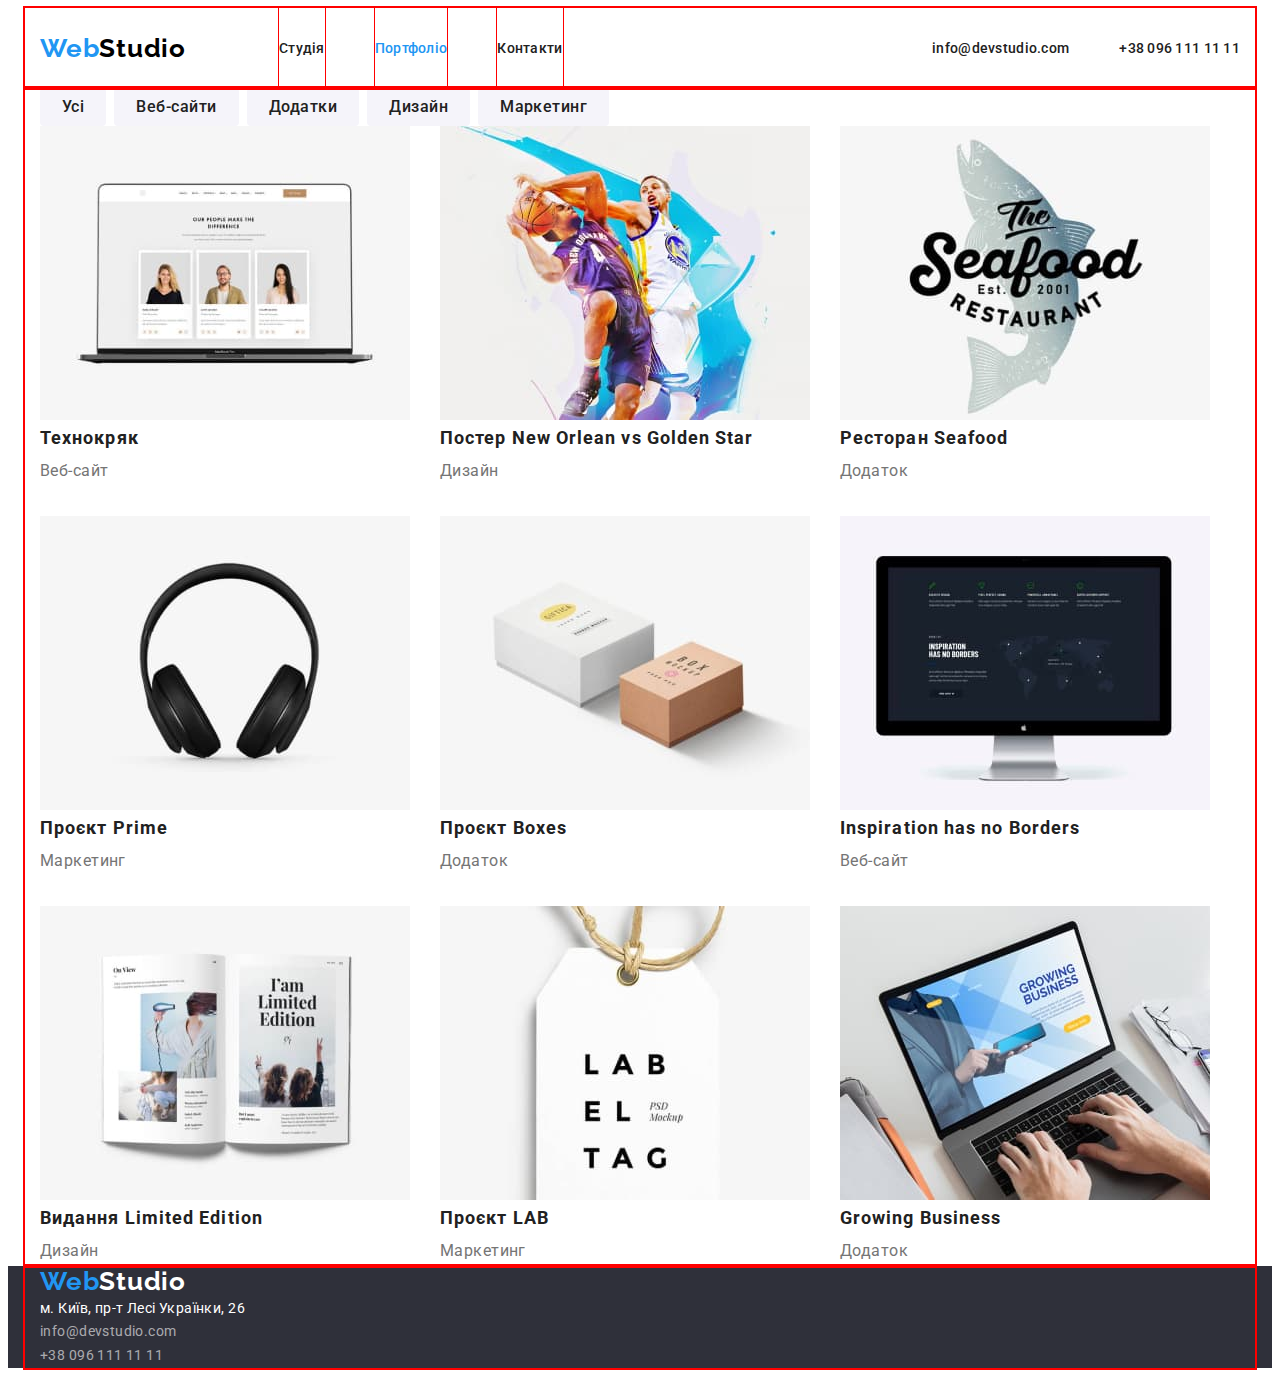
==== commit decae9bb: "html-css 04-11-2022 18-00 difficult" ====
--- a/portfolio.html
+++ b/portfolio.html
@@ -35,7 +35,7 @@
             <div class="container">
                 <section>
                     <h1 class="visually-hidden">Портфоліо</h1>
-                    <ul class="list">
+                    <ul class="list container-portfolio-button">
                         <li>
                             <button class="portfolio-button" type="button">Усі</button>
                         </li>
@@ -50,6 +50,7 @@
                         </li>
                         <li>
                             <button class="portfolio-button" type="button">Маркетинг</button>
+                        </li>
                     </ul>
                     <ul class="list portfolio-image">
                         <li><a class="portfolio-image-link" href="#">
--- a/css/styles.css
+++ b/css/styles.css
@@ -178,7 +178,6 @@
 /* --------------Hero------------ */
 
 .main {
-
     background-color: var(--hero-footer-color);
 }
 
@@ -190,6 +189,7 @@
     padding-top: 200px;
     margin-top: 0;
     margin-bottom: 30px;
+    display: inline-block;
 
     font-weight: 900;
     font-size: 44px;
@@ -221,7 +221,6 @@
     text-align: center;
     display: block;
     margin: 0 auto;
-
 }
 
 .hero-button:hover,
@@ -395,8 +394,15 @@
 
 /*-----------Portfolio Button------------*/
 
+.container-portfolio-button {
+    display: flex;
+    flex-wrap: wrap;
+    gap: 8px;
+    align-items: center;
+    flex-basis: calc((100%-32px)/5);
+}
+
 .portfolio-button {
-    margin: 0 auto;
     padding: 6px 22px;
     font-weight: 500;
     font-size: 16px;
@@ -408,8 +414,7 @@
     border-radius: 4px;
     cursor: pointer;
     font-family: inherit;
-    display: block;
-
+    
 }
 
 .portfolio-button:hover,
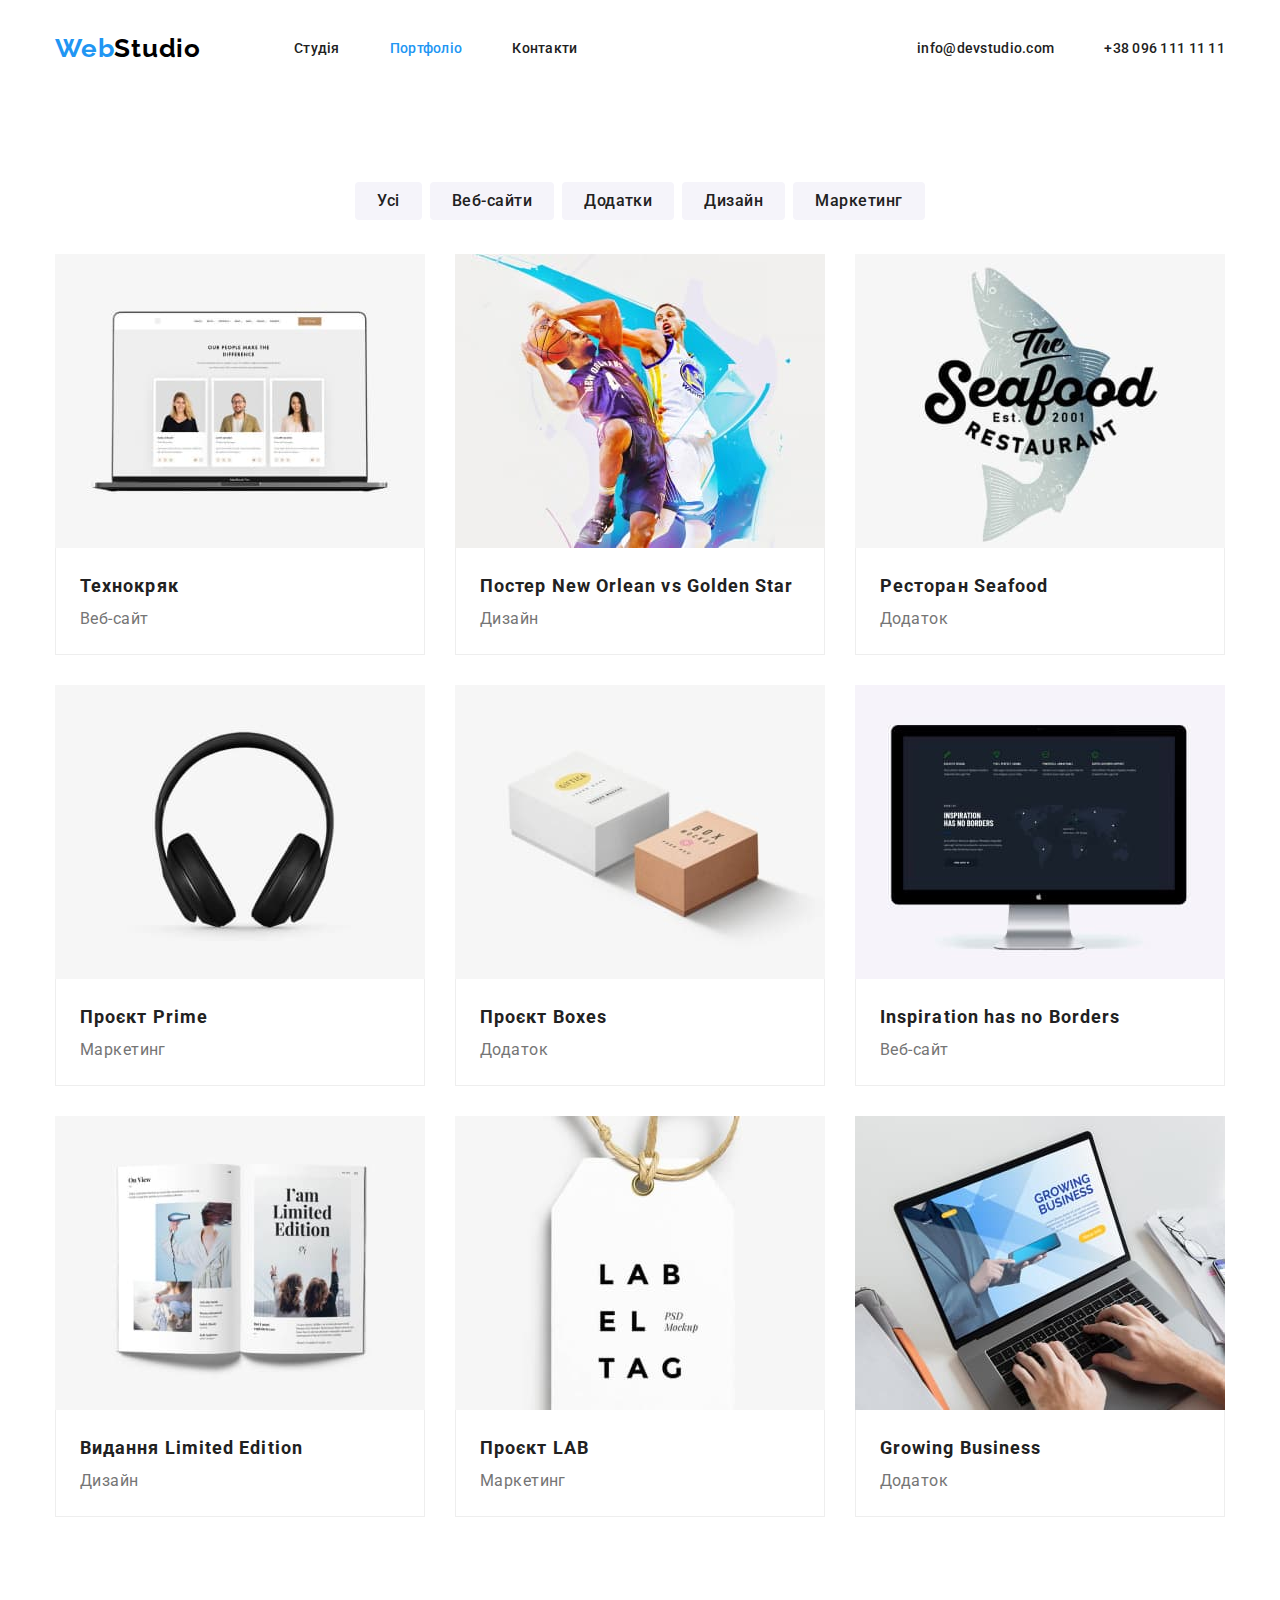
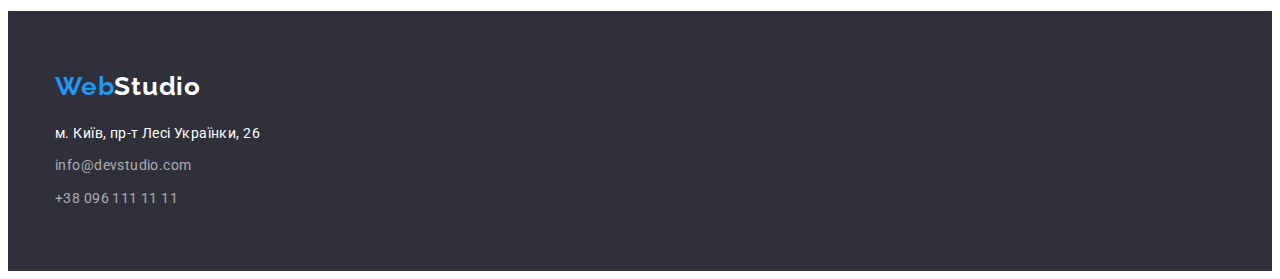
==== commit f69589d2: "Studio-Portfolio-CSS-ok 06-11-2022 17-00" ====
--- a/portfolio.html
+++ b/portfolio.html
@@ -33,7 +33,7 @@
         <!--Основной блок - Герой-->
         <main>
             <div class="container">
-                <section>
+                <section class="portfolio-hero">
                     <h1 class="visually-hidden">Портфоліо</h1>
                     <ul class="list container-portfolio-button">
                         <li>
@@ -55,57 +55,75 @@
                     <ul class="list portfolio-image">
                         <li><a class="portfolio-image-link" href="#">
                                 <img src="./images/img-001-technokryak.jpg" alt="Ноутбук" width="370" height="294">
-                                <h2 class="portfolio-image-title">Технокряк</h2>
-                                <p class="portfolio-image-subtitle">Веб-сайт</p>
-                            </a>
+                                <div class="portfolio-container">
+                                    <h2 class="portfolio-image-title">Технокряк</h2>
+                                    <p class="portfolio-image-subtitle">Веб-сайт</p>
+                                    </a>
+                                </div>
                         </li>
                         <li><a class="portfolio-image-link" href="#">
                                 <img src="./images/img-002-new-orlean-golden-star.jpg" alt="Баскетболісти" width="370" height="294">
-                                <h2 class="portfolio-image-title">Постер New Orlean vs Golden Star</h2>
-                                <p class="portfolio-image-subtitle">Дизайн</p>
-                            </a>
+                                <div class="portfolio-container">
+                                    <h2 class="portfolio-image-title">Постер New Orlean vs Golden Star</h2>
+                                    <p class="portfolio-image-subtitle">Дизайн</p>
+                                    </a>
+                                </div>
                         </li>
                         <li><a class="portfolio-image-link" href="#">
                                 <img src="./images/img-003-seafood.jpg" alt="Логотип ресторана Seafood" width="370" height="294">
-                                <h2 class="portfolio-image-title">Ресторан Seafood</h2>
-                                <p class="portfolio-image-subtitle">Додаток</p>
-                            </a>
+                                <div class="portfolio-container">
+                                    <h2 class="portfolio-image-title">Ресторан Seafood</h2>
+                                    <p class="portfolio-image-subtitle">Додаток</p>
+                                    </a>
+                                </div>
                         </li>
                         <li><a class="portfolio-image-link" href="#">
                                 <img src="./images/img-004-prime.jpg" alt="Навушники" width="370" height="294">
-                                <h2 class="portfolio-image-title">Проєкт Prime</h2>
-                                <p class="portfolio-image-subtitle">Маркетинг</p>
-                            </a>
+                                <div class="portfolio-container">
+                                    <h2 class="portfolio-image-title">Проєкт Prime</h2>
+                                    <p class="portfolio-image-subtitle">Маркетинг</p>
+                                    </a>
+                                </div>
                         </li>
                         <li><a class="portfolio-image-link" href="#">
                                 <img src="./images/img-005-boxes.jpg" alt="Коробочки подарочні" width="370" height="294">
-                                <h2 class="portfolio-image-title">Проєкт Boxes</h2>
-                                <p class="portfolio-image-subtitle">Додаток</p>
-                            </a>
+                                <div class="portfolio-container">
+                                    <h2 class="portfolio-image-title">Проєкт Boxes</h2>
+                                    <p class="portfolio-image-subtitle">Додаток</p>
+                                    </a>
+                                </div>
                         </li>
                         <li><a class="portfolio-image-link" href="#">
                                 <img src="./images/img-006-inspiration-has-no-borders.jpg" alt="Монітор" width="370" height="294">
-                                <h2 class="portfolio-image-title">Inspiration has no Borders</h2>
-                                <p class="portfolio-image-subtitle">Веб-сайт</p>
-                            </a>
+                                <div class="portfolio-container">
+                                    <h2 class="portfolio-image-title">Inspiration has no Borders</h2>
+                                    <p class="portfolio-image-subtitle">Веб-сайт</p>
+                                    </a>
+                                </div>
                         </li>
                         <li><a class="portfolio-image-link" href="#">
                                 <img src="./images/img-007-limited-edition.jpg" alt="Книга" width="370" height="294">
-                                <h2 class="portfolio-image-title">Видання Limited Edition</h2>
-                                <p class="portfolio-image-subtitle">Дизайн</p>
-                            </a>
+                                <div class="portfolio-container">
+                                    <h2 class="portfolio-image-title">Видання Limited Edition</h2>
+                                    <p class="portfolio-image-subtitle">Дизайн</p>
+                                    </a>
+                                </div>
                         </li>
                         <li><a class="portfolio-image-link" href="#">
                                 <img src="./images//img-008-lab.jpg" alt="Бірка з одягу" width="370" height="294">
-                                <h2 class="portfolio-image-title">Проєкт LAB</h2>
-                                <p class="portfolio-image-subtitle">Маркетинг</p>
-                            </a>
+                                <div class="portfolio-container">
+                                    <h2 class="portfolio-image-title">Проєкт LAB</h2>
+                                    <p class="portfolio-image-subtitle">Маркетинг</p>
+                                    </a>
+                                </div>
                         </li>
                         <li><a class="portfolio-image-link" href="#">
                                 <img src="./images/img-009-growing-busines.jpg" alt="Робота за ноутбуком" width="370" height="294">
-                                <h2 class="portfolio-image-title">Growing Business</h2>
-                                <p class="portfolio-image-subtitle">Додаток</p>
-                            </a>
+                                <div class="portfolio-container">
+                                    <h2 class="portfolio-image-title">Growing Business</h2>
+                                    <p class="portfolio-image-subtitle">Додаток</p>
+                                    </a>
+                                </div>
                         </li>
 
                     </ul>
@@ -116,17 +134,21 @@
         <!--Футер-->
         <footer class="footer">
             <div class="container">
-                <a href="#" class="logo footer-links"> <span class="web footer-links">Web</span>Studio</a>
+                <div class="footer-logo">
+                    <a href="#" class="logo footer-links"> <span class="web footer-links">Web</span>Studio</a>
+                </div>
                 <address>
                     <ul class="list address">
-                        <li><a class="footer-adress footer-links" href="м.Київ,пр-тЛесіУкраїнки,26">м. Київ, пр-т Лесі
-                                Українки, 26</a></li>
-                        <li><a class="footer-contacts footer-links" href="mailto:info@devstudio.com">info@devstudio.com</a></li>
-                        <li><a class="footer-contacts footer-links" href="tel:+380961111111">+38 096 111 11 11</a></li>
+                        <li class="item"><a class="footer-adress footer-links" href="https://goo.gl/maps/CPtrU1FHBa2aNyZL9"
+                                target="_blank" rel="noopener noreferrer nofollow">м. Київ, пр-т Лесі Українки, 26</a>
+                        </li>
+                        <li class="item"><a class="footer-contacts footer-links"
+                                href="mailto:info@devstudio.com">info@devstudio.com</a></li>
+                        <li class="item"><a class="footer-contacts footer-links" href="tel:+380961111111">+38 096 111 11 11</a>
+                        </li>
                     </ul>
                 </address>
             </div>
-            
         </footer>
     </body>
 
--- a/css/styles.css
+++ b/css/styles.css
@@ -28,6 +28,10 @@
     --hover-btn-color: #188CE8;
 }
 
+* {
+    box-sizing: border-box;
+}
+
 h1,
 h2,
 h3,
@@ -78,7 +82,7 @@
     width: 1200px;
     padding-left: 15px;
     padding-right: 15px;
-    outline: 2px solid red;
+    /*outline: 2px solid red;*/
 }
 
 .main-nav {
@@ -87,6 +91,8 @@
 }
 
 /*---------------site nav-----------------*/
+
+/*---------------Logo-----------------*/
 
 .logo-nav {
     color: var(--blue-text-backgrounds);
@@ -118,9 +124,9 @@
     margin-left: 93px;
 }
 
-.header-nav .item {
+/*.header-nav .item {
     outline: 1px solid red;
-}
+}*/
 
 .header-nav .item + .item {
     margin-left: 50px;
@@ -152,6 +158,9 @@
     color: var(--blue-text-backgrounds);
 }
 
+/*.nav-contacts .item {
+    outline: 1px solid red;
+}*/
 .nav-contacts {
     display: flex;
     margin-left: auto;
@@ -178,6 +187,8 @@
 /* --------------Hero------------ */
 
 .main {
+    padding: 200px 0;
+    /*padding-bottom: 280px;*/
     background-color: var(--hero-footer-color);
 }
 
@@ -186,11 +197,9 @@
 }
 
 .hero-title {
-    padding-top: 200px;
     margin-top: 0;
     margin-bottom: 30px;
-    display: inline-block;
-
+    
     font-weight: 900;
     font-size: 44px;
     line-height: 1.3636;
@@ -221,6 +230,7 @@
     text-align: center;
     display: block;
     margin: 0 auto;
+
 }
 
 .hero-button:hover,
@@ -231,15 +241,23 @@
 /*---------Преимущества-benefits----------*/
 
 
-
 .body-benefits {
     padding-top: 94px;
     padding-bottom: 94px;
 }
 
+.container-benefits {
+    display: flex;
+    gap: 30px;
+}
+
+.container-benefits .item {
+    flex-basis: calc((100%-90)/4);
+}
+
 .body-title {
-    margin-top: 0;
     margin-bottom: 50px;
+    text-align: center;
 
     font-weight: 700;
     font-size: 36px;
@@ -260,11 +278,6 @@
     overflow: hidden;
 }
 
-.benefits-item {
-    display: flex;
-    gap: 30px;
-}
-
 .hero-uptitle {
     margin-top: 0;
     margin-bottom: 10px;
@@ -289,7 +302,8 @@
 /*------------Примеры работ---------------*/
 
 .body-activities {
-    
+    /*padding-top: 94px;*/
+    padding-bottom: 94px;
 }
 
 .activities-img {
@@ -298,21 +312,38 @@
     gap: 30px;
 }
 
+.activities-img .item {
+    flex-basis: calc((100% - 60px) / 3);
+}
+
 /*--------------Команда------------*/
 
-.body-employees {
+.body-team {
     padding-top: 94px;
     padding-bottom: 94px;
-}
-
-.employees-img {
+    background-color: var(--second-btn-color);
+}
+
+.team-img {
     display: flex;
     flex-wrap: wrap;
     gap: 30px;
 }
 
+.team-img .item {
+    flex-basis: calc((100% - 90) / 4);
+}
+
+.team-title {
+    padding-top: 30px;
+    padding-bottom: 30px;
+    text-align: center;
+    background-color: var(--header-background-color);
+    border-radius: 0px 0px 4px 4px;
+    box-shadow: 0px 1px 3px rgba(0, 0, 0, 0.12), 0px 1px 1px rgba(0, 0, 0, 0.14), 0px 2px 1px rgba(0, 0, 0, 0.2);
+}
+
 .image-title {
-    margin-top: 30px;
     margin-bottom: 10px;
     font-weight: 500;
     font-size: 16px;
@@ -331,34 +362,14 @@
 /*----------------Footer-------------*/
 
 .footer {
+    padding-top: 60px;
+    padding-bottom: 60px;
+
     background-color: var(--hero-footer-color);
 }
 
-.address {
-    font-style: normal;
-}
-
-.footer-contacts:hover,
-.footer-contacts:focus {
-    color: var(--blue-text-backgrounds);
-}
-
-.footer-adress:hover,
-.footer-adress:focus {
-    color: var(--blue-text-backgrounds);
-}
-
-.footer-adress {
-    font-size: 14px;
-    line-height: 1.71;
-    letter-spacing: 0.03em;
-    color: var(--header-background-color);
-}
-
-.footer-contacts {
-    font-size: 14px;
-    line-height: 1.71;
-    color: rgba(255, 255, 255, 0.6);
+.footer-logo {
+    margin-bottom: 20px;
 }
 
 .logo {
@@ -381,9 +392,41 @@
     letter-spacing: 0.03em;
 }
 
+.address {
+    font-style: normal;
+}
+
+.footer-contacts:hover,
+.footer-contacts:focus {
+    color: var(--blue-text-backgrounds);
+}
+
+.footer-adress:hover,
+.footer-adress:focus {
+    color: var(--blue-text-backgrounds);
+}
+
+.footer-adress {
+    font-size: 14px;
+    line-height: 1.71;
+    letter-spacing: 0.03em;
+    color: var(--header-background-color);
+}
+
+.footer-contacts {
+    font-size: 14px;
+    line-height: 1.71;
+    color: rgba(255, 255, 255, 0.6);
+}
+
 .footer-links {
     text-decoration: none;
 }
+
+.address .item + .item {
+    margin-top: 9px;
+}
+
 
 /*-----------Portfolio Hero------------*/
 
@@ -399,7 +442,10 @@
     flex-wrap: wrap;
     gap: 8px;
     align-items: center;
-    flex-basis: calc((100%-32px)/5);
+    flex-basis: calc((100% - 32px) / 5);
+    padding-top: 94px;
+    padding-bottom: 34px;
+    justify-content: center;
 }
 
 .portfolio-button {
@@ -414,7 +460,6 @@
     border-radius: 4px;
     cursor: pointer;
     font-family: inherit;
-    
 }
 
 .portfolio-button:hover,
@@ -425,14 +470,26 @@
 
 /*--------------Portfolio Main------------*/
 
+.portfolio-hero {
+    background-color: var(--header-background-color);
+}
+
 .portfolio-image {
     display: flex;
     flex-wrap: wrap;
     gap: 30px;
+    padding-bottom: 94px;
 }
 
 .portfolio-image-link {
     text-decoration: none;
+}
+
+.portfolio-container {
+    padding: 20px 24px;
+    background-color: var(--header-background-color);
+    border: 1px solid #eeeeee;
+    border-top: 0;
 }
 
 .portfolio-image-title {
@@ -449,6 +506,4 @@
     line-height: 1.87;
     color: var(--second-title-color);
 }
- 
-
-/* training*/
+ 